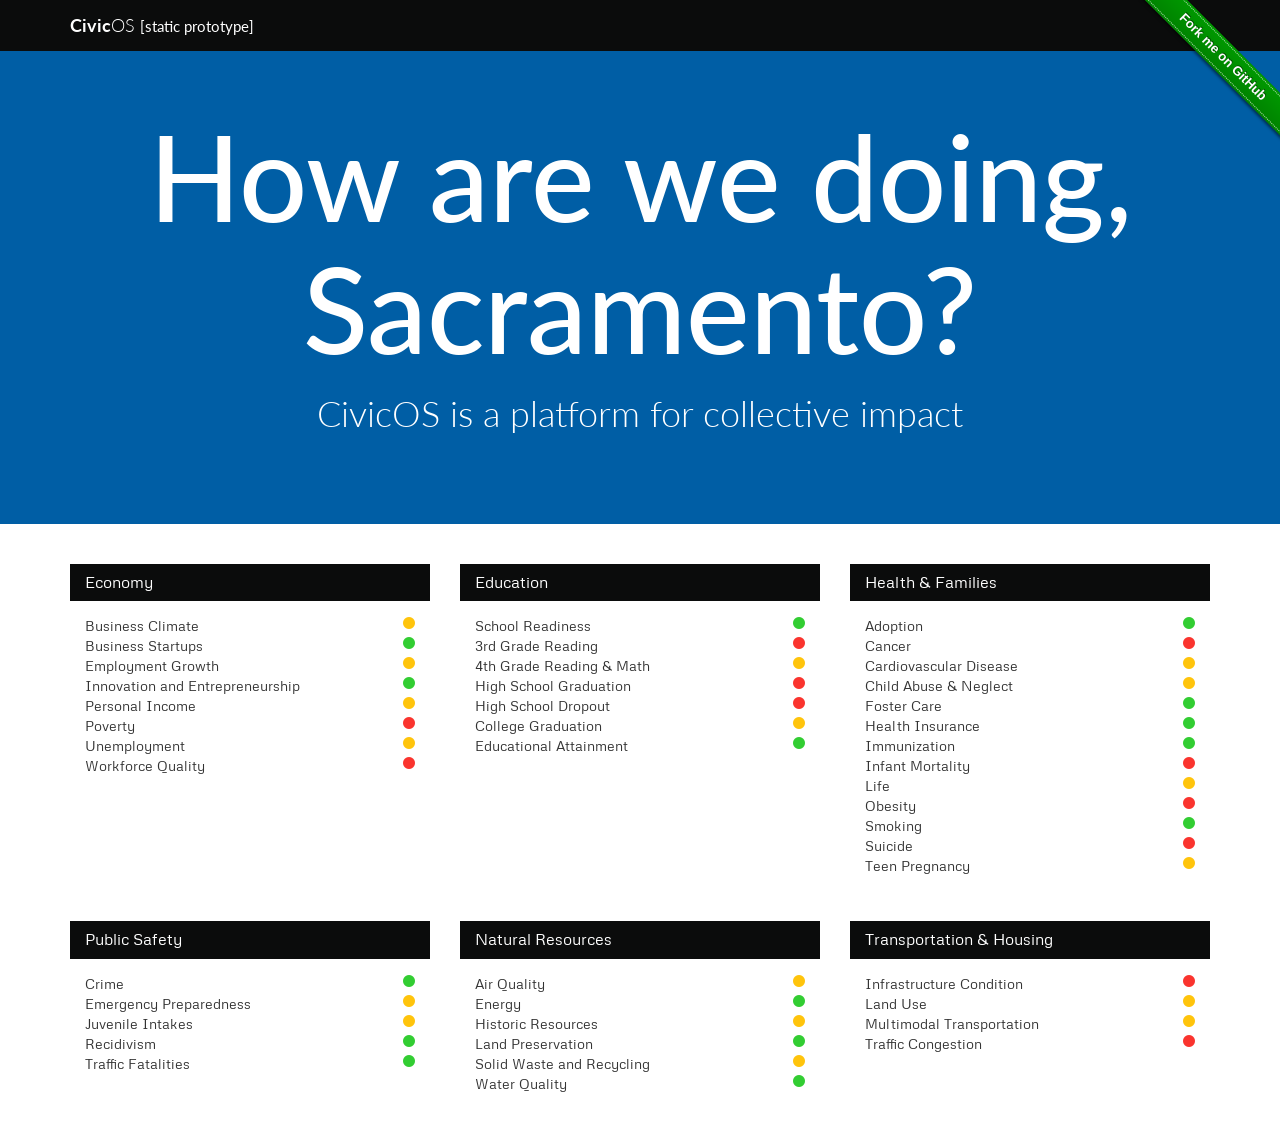
==== index.html @ 00db9ea1 "Add Highcharts assets" ====
<!DOCTYPE html>
<html lang="en">
  <head>
    <meta charset="utf-8">
    <meta http-equiv="X-UA-Compatible" content="IE=edge">
    <meta name="viewport" content="width=device-width, initial-scale=1">
    <meta name="description" content="CivicOS is a platform for collective impact.">
    <meta name="author" content="Public Innovation, Ash Roughani, Thomas Hopkins">
    <link rel="shortcut icon" href="assets/ico/favicon.ico">

    <title>CivicOS: a platform for collective impact</title>

    <!-- Bootstrap core CSS -->
    <link href="https://netdna.bootstrapcdn.com/bootstrap/3.1.1/css/bootstrap.min.css" rel="stylesheet">
    <!-- Custom styles -->
    <link href="css/custom.css" rel="stylesheet">
    <!-- Font Awesome -->
    <link href="https://netdna.bootstrapcdn.com/font-awesome/4.0.3/css/font-awesome.min.css" rel="stylesheet">

    <!-- GitHub ribbon -->
    <link href="css/gh-fork-ribbon.css" rel="stylesheet">
    <!--[if lt IE 9]>
        <link rel="stylesheet" href="gh-fork-ribbon.ie.css">
    <![endif]-->

    <!-- HTML5 shim and Respond.js IE8 support of HTML5 elements and media queries -->
    <!--[if lt IE 9]>
      <script src="https://oss.maxcdn.com/libs/html5shiv/3.7.0/html5shiv.js"></script>
      <script src="https://oss.maxcdn.com/libs/respond.js/1.4.2/respond.min.js"></script>
    <![endif]-->

    <!-- Google Analytics -->
    <script>
      (function(i,s,o,g,r,a,m){i['GoogleAnalyticsObject']=r;i[r]=i[r]||function(){
      (i[r].q=i[r].q||[]).push(arguments)},i[r].l=1*new Date();a=s.createElement(o),
      m=s.getElementsByTagName(o)[0];a.async=1;a.src=g;m.parentNode.insertBefore(a,m)
      })(window,document,'script','//www.google-analytics.com/analytics.js','ga');

      ga('create', 'UA-33882486-9', 'publicinnovation.org');
      ga('send', 'pageview');
    </script>
  </head>

  <body>

    <!-- Navbar -->
    <div class="navbar navbar-black navbar-fixed-top" role="navigation">
      <div class="container">
        <div class="navbar-header">
          <button type="button" class="navbar-toggle" data-toggle="collapse" data-target=".navbar-collapse">
            <span class="sr-only">Toggle navigation</span>
            <span class="icon-bar"></span>
            <span class="icon-bar"></span>
            <span class="icon-bar"></span>
          </button>
          <div class="navbar-brand"><strong>Civic</strong><span class="light">OS</span> <small>[static prototype]</small></div>
        </div>
        <!-- <div class="collapse navbar-collapse">
          <ul class="nav navbar-nav">
            <li class="active"><a href="#">Home</a></li>
            <li><a href="#about">About</a></li>
            <li><a href="#contact">Contact</a></li>
          </ul>
        </div><!--/.nav-collapse -->
      </div>
    </div><!-- /Navbar -->

    <!-- GitHub ribbon -->
    <div class="github-fork-ribbon-wrapper right">
      <div class="github-fork-ribbon">
          <a href="https://github.com/publicinnovation/civicos">Fork me on GitHub</a>
      </div>
    </div>

    <!-- Masthead -->
    <div class="home-masthead">
      <h1 id="fittext1">How are we doing, Sacramento?</h1>
      <h2 id="fittext2" class="light">CivicOS is a platform for collective impact</h2>
    </div>

    <!-- Container below masthead-->
    <div class="container">

      <!-- Indicators -->
      <div class="indicators">
      <!-- <h2 class="page-header">Quality of Life Indicators</h1> -->

        <!-- Row 1 indicators -->
        <div class="row">

          <!-- Economy -->
          <div class="col-sm-4">
            <div class="panel panel-black">
              <div class="panel-heading">
                <h3 class="panel-title">Economy</h3>
              </div>
              <div class="panel-body">
                <ul class="list-unstyled">
                  <li>Business Climate<i class="fa fa-circle fa-warning pull-right"></i></li>
                  <li>Business Startups<i class="fa fa-circle fa-success pull-right"></i></li>
                  <li>Employment Growth<i class="fa fa-circle fa-warning pull-right"></i></li>
                  <li>Innovation and Entrepreneurship<i class="fa fa-circle fa-success pull-right"></i></li>
                  <li>Personal Income<i class="fa fa-circle fa-warning pull-right"></i></li>
                  <li>Poverty<i class="fa fa-circle fa-danger pull-right"></i></li>
                  <li>Unemployment<i class="fa fa-circle fa-warning pull-right"></i></li>
                  <li>Workforce Quality<i class="fa fa-circle fa-danger pull-right"></i></li>
                </ul>
              </div>
            </div>
          </div>

          <!-- Education -->
          <div class="col-sm-4">
            <div class="panel panel-black">
              <div class="panel-heading">
                <h3 class="panel-title">Education</h3>
              </div>
              <div class="panel-body">
                <ul class="list-unstyled">
                  <li>School Readiness<i class="fa fa-circle fa-success pull-right"></i></li>
                  <li>3rd Grade Reading<i class="fa fa-circle fa-danger pull-right"></i></li>
                  <li>4th Grade Reading &amp; Math<i class="fa fa-circle fa-warning pull-right"></i></li>
                  <li>High School Graduation<i class="fa fa-circle fa-danger pull-right"></i></li>
                  <li>High School Dropout<i class="fa fa-circle fa-danger pull-right"></i></li>
                  <li>College Graduation<i class="fa fa-circle fa-warning pull-right"></i></li>
                  <li>Educational Attainment<i class="fa fa-circle fa-success pull-right"></i></li>
                </ul>
              </div>
            </div>
          </div>

          <!-- Health & Families -->
          <div class="col-sm-4">
            <div class="panel panel-black">
              <div class="panel-heading">
                <h3 class="panel-title">Health &amp; Families</h3>
              </div>
              <div class="panel-body">
                <ul class="list-unstyled">
                  <li>Adoption<i class="fa fa-circle fa-success pull-right"></i></li>
                  <li>Cancer<i class="fa fa-circle fa-danger pull-right"></i></li>
                  <li>Cardiovascular Disease<i class="fa fa-circle fa-warning pull-right"></i></li>
                  <li>Child Abuse &amp; Neglect<i class="fa fa-circle fa-warning pull-right"></i></li>
                  <li>Foster Care<i class="fa fa-circle fa-success pull-right"></i></li>
                  <li>Health Insurance<i class="fa fa-circle fa-success pull-right"></i></li>
                  <li>Immunization<i class="fa fa-circle fa-success pull-right"></i></li>
                  <li>Infant Mortality<i class="fa fa-circle fa-danger pull-right"></i></li>
                  <li>Life<i class="fa fa-circle fa-warning pull-right"></i></li>
                  <li>Obesity<i class="fa fa-circle fa-danger pull-right"></i></li>
                  <li>Smoking<i class="fa fa-circle fa-success pull-right"></i></li>
                  <li>Suicide<i class="fa fa-circle fa-danger pull-right"></i></li>
                  <li>Teen Pregnancy<i class="fa fa-circle fa-warning pull-right"></i></li>
                </ul>
              </div>
            </div>
          </div>

        </div><!-- /.row -->

        <!-- Row 2 indicators -->
        <div class="row">

          <!-- Public Safety -->
          <div class="col-sm-4">
            <div class="panel panel-black">
              <div class="panel-heading">
                <h3 class="panel-title">Public Safety</h3>
              </div>
              <div class="panel-body">
                <ul class="list-unstyled">
                  <li>Crime<i class="fa fa-circle fa-success pull-right"></i></li>
                  <li>Emergency Preparedness<i class="fa fa-circle fa-warning pull-right"></i></li>
                  <li>Juvenile Intakes<i class="fa fa-circle fa-warning pull-right"></i></li>
                  <li>Recidivism<i class="fa fa-circle fa-success pull-right"></i></li>
                  <li>Traffic Fatalities<i class="fa fa-circle fa-success pull-right"></i></li>
                </ul>
              </div>
            </div>
          </div>

          <!-- Natural Resources -->
          <div class="col-sm-4">
            <div class="panel panel-black">
              <div class="panel-heading">
                <h3 class="panel-title">Natural Resources</h3>
              </div>
              <div class="panel-body">
                <ul class="list-unstyled">
                  <li>Air Quality<i class="fa fa-circle fa-warning pull-right"></i></li>
                  <li>Energy<i class="fa fa-circle fa-success pull-right"></i></li>
                  <li>Historic Resources<i class="fa fa-circle fa-warning pull-right"></i></li>
                  <li>Land Preservation<i class="fa fa-circle fa-success pull-right"></i></li>
                  <li>Solid Waste and Recycling<i class="fa fa-circle fa-warning pull-right"></i></li>
                  <li>Water Quality<i class="fa fa-circle fa-success pull-right"></i></li>
                </ul>
              </div>
            </div>
          </div>

          <!-- Transporation & Housing -->
          <div class="col-sm-4">
            <div class="panel panel-black">
              <div class="panel-heading">
                <h3 class="panel-title">Transportation &amp; Housing</h3>
              </div>
              <div class="panel-body">
                <ul class="list-unstyled">
                  <li>Infrastructure Condition<i class="fa fa-circle fa-danger pull-right"></i></li>
                  <li>Land Use<i class="fa fa-circle fa-warning pull-right"></i></li>
                  <li>Multimodal Transportation<i class="fa fa-circle fa-warning pull-right"></i></li>
                  <li>Traffic Congestion<i class="fa fa-circle fa-danger pull-right"></i></li>
                </ul>
              </div>
            </div>
          </div>

        </div><!-- /.row -->

      </div><!-- /.indicators -->



    </div><!-- /.container -->

    <!-- Bootstrap core JavaScript
    ================================================== -->
    <!-- Placed at the end of the document so the pages load faster -->
    <script src="https://ajax.googleapis.com/ajax/libs/jquery/1.11.0/jquery.min.js"></script>
    <script src="https://netdna.bootstrapcdn.com/bootstrap/3.1.1/js/bootstrap.min.js"></script>

    <!-- FitText -->
    <script src="js/jquery.fittext.js"></script>
    <script type="text/javascript">
      $("#fittext1").fitText();
      $("#fittext2").fitText(2.2, { minFontSize: '0px', maxFontSize: '36px' });
    </script>
  </body>
</html>
---- css/custom.css ----
/* Typography */
@import url(http://fonts.googleapis.com/css?family=Lato:300,400,700|Metrophobic);
body {
	font-family: 'Lato', "Helvetica Neue", Helvetica, Arial, sans-serif;
}
p, .panel {
	font-family: 'Metrophobic', Helvetica, Arial, sans-serif;
}
.light {
	font-weight: 300;
}

/* Navbar */
.navbar-black {
	background-color: #0b0c0c;
	border-color: #0b0c0c;
}
.navbar-brand {
	color: #fff;
}
.navbar-fixed-top {
	position: absolute;
}

/* Homepage masthead */
body {
  padding-top: 50px;
}
.home-masthead {
  position: relative;
  padding: 40px 40px 80px 40px;
  text-align: center;
  background: #005ea5;
  color: #fff;
}

/* Indicators */
.indicators {
	padding-top: 40px;
}
.panel {
	border: 0px solid transparent;
	border-radius: 0px;
	-webkit-box-shadow: 0 0px 0px rgba(0,0,0,0);
	box-shadow: 0 0px 0px rgba(0,0,0,0);
}
.panel-heading {
	border-bottom: 0px solid transparent;
	border-top-right-radius: 0;
	border-top-left-radius: 0;
}
.panel-black {
	border-color: #0b0c0c;
}
.panel-black > .panel-heading {
	background-color: #0b0c0c;
	color: #fff;

}

/* Font Awesome colors */
.fa-success {
  color: #32cd32;
}
.fa-warning {
  color: #ffc40c;
}
.fa-danger {
  color: #fa342e;
}
---- css/gh-fork-ribbon.css ----
/* Left will inherit from right (so we don't need to duplicate code) */
.github-fork-ribbon {
  /* The right and left classes determine the side we attach our banner to */
  position: absolute;

  /* Add a bit of padding to give some substance outside the "stitching" */
  padding: 2px 0;

  /* Set the base colour */
  background-color: #090;

  /* Set a gradient: transparent black at the top to almost-transparent black at the bottom */
  background-image: -webkit-gradient(linear, left top, left bottom, from(rgba(0, 0, 0, 0)), to(rgba(0, 0, 0, 0.15)));
  background-image: -webkit-linear-gradient(top, rgba(0, 0, 0, 0), rgba(0, 0, 0, 0.15));
  background-image: -moz-linear-gradient(top, rgba(0, 0, 0, 0), rgba(0, 0, 0, 0.15));
  background-image: -ms-linear-gradient(top, rgba(0, 0, 0, 0), rgba(0, 0, 0, 0.15));
  background-image: -o-linear-gradient(top, rgba(0, 0, 0, 0), rgba(0, 0, 0, 0.15));
  background-image: linear-gradient(top, rgba(0, 0, 0, 0), rgba(0, 0, 0, 0.15));

  /* Add a drop shadow */
  -webkit-box-shadow: 0 2px 3px 0 rgba(0, 0, 0, 0.5);
  -moz-box-shadow: 0 2px 3px 0 rgba(0, 0, 0, 0.5);
  box-shadow: 0 2px 3px 0 rgba(0, 0, 0, 0.5);

  z-index: 9999;
  pointer-events: auto;
}

.github-fork-ribbon a,
.github-fork-ribbon a:hover {
  /* Set the font */
  font: 700 13px "Helvetica Neue", Helvetica, Arial, sans-serif;
  color: #fff;

  /* Set the text properties */
  text-decoration: none;
  text-shadow: 0 -1px rgba(0, 0, 0, 0.5);
  text-align: center;

  /* Set the geometry. If you fiddle with these you'll also need
     to tweak the top and right values in .github-fork-ribbon. */
  width: 200px;
  line-height: 20px;

  /* Set the layout properties */
  display: inline-block;
  padding: 2px 0;

  /* Add "stitching" effect */
  border-width: 1px 0;
  border-style: dotted;
  border-color: #fff;
  border-color: rgba(255, 255, 255, 0.7);
}

.github-fork-ribbon-wrapper {
  width: 150px;
  height: 150px;
  position: absolute;
  overflow: hidden;
  top: 0;
  z-index: 9999;
  pointer-events: none;
}

.github-fork-ribbon-wrapper.fixed {
  position: fixed;
}

.github-fork-ribbon-wrapper.left {
  left: 0;
}

.github-fork-ribbon-wrapper.right {
  right: 0;
}

.github-fork-ribbon-wrapper.left-bottom {
  position: fixed;
  top: inherit;
  bottom: 0;
  left: 0;
}

.github-fork-ribbon-wrapper.right-bottom {
  position: fixed;
  top: inherit;
  bottom: 0;
  right: 0;
}

.github-fork-ribbon-wrapper.right .github-fork-ribbon {
  top: 42px;
  right: -43px;

  -webkit-transform: rotate(45deg);
  -moz-transform: rotate(45deg);
  -ms-transform: rotate(45deg);
  -o-transform: rotate(45deg);
  transform: rotate(45deg);
}

.github-fork-ribbon-wrapper.left .github-fork-ribbon {
  top: 42px;
  left: -43px;

  -webkit-transform: rotate(-45deg);
  -moz-transform: rotate(-45deg);
  -ms-transform: rotate(-45deg);
  -o-transform: rotate(-45deg);
  transform: rotate(-45deg);
}


.github-fork-ribbon-wrapper.left-bottom .github-fork-ribbon {
  top: 80px;
  left: -43px;

  -webkit-transform: rotate(45deg);
  -moz-transform: rotate(45deg);
  -ms-transform: rotate(45deg);
  -o-transform: rotate(45deg);
  transform: rotate(45deg);
}

.github-fork-ribbon-wrapper.right-bottom .github-fork-ribbon {
  top: 80px;
  right: -43px;

  -webkit-transform: rotate(-45deg);
  -moz-transform: rotate(-45deg);
  -ms-transform: rotate(-45deg);
  -o-transform: rotate(-45deg);
  transform: rotate(-45deg);
}
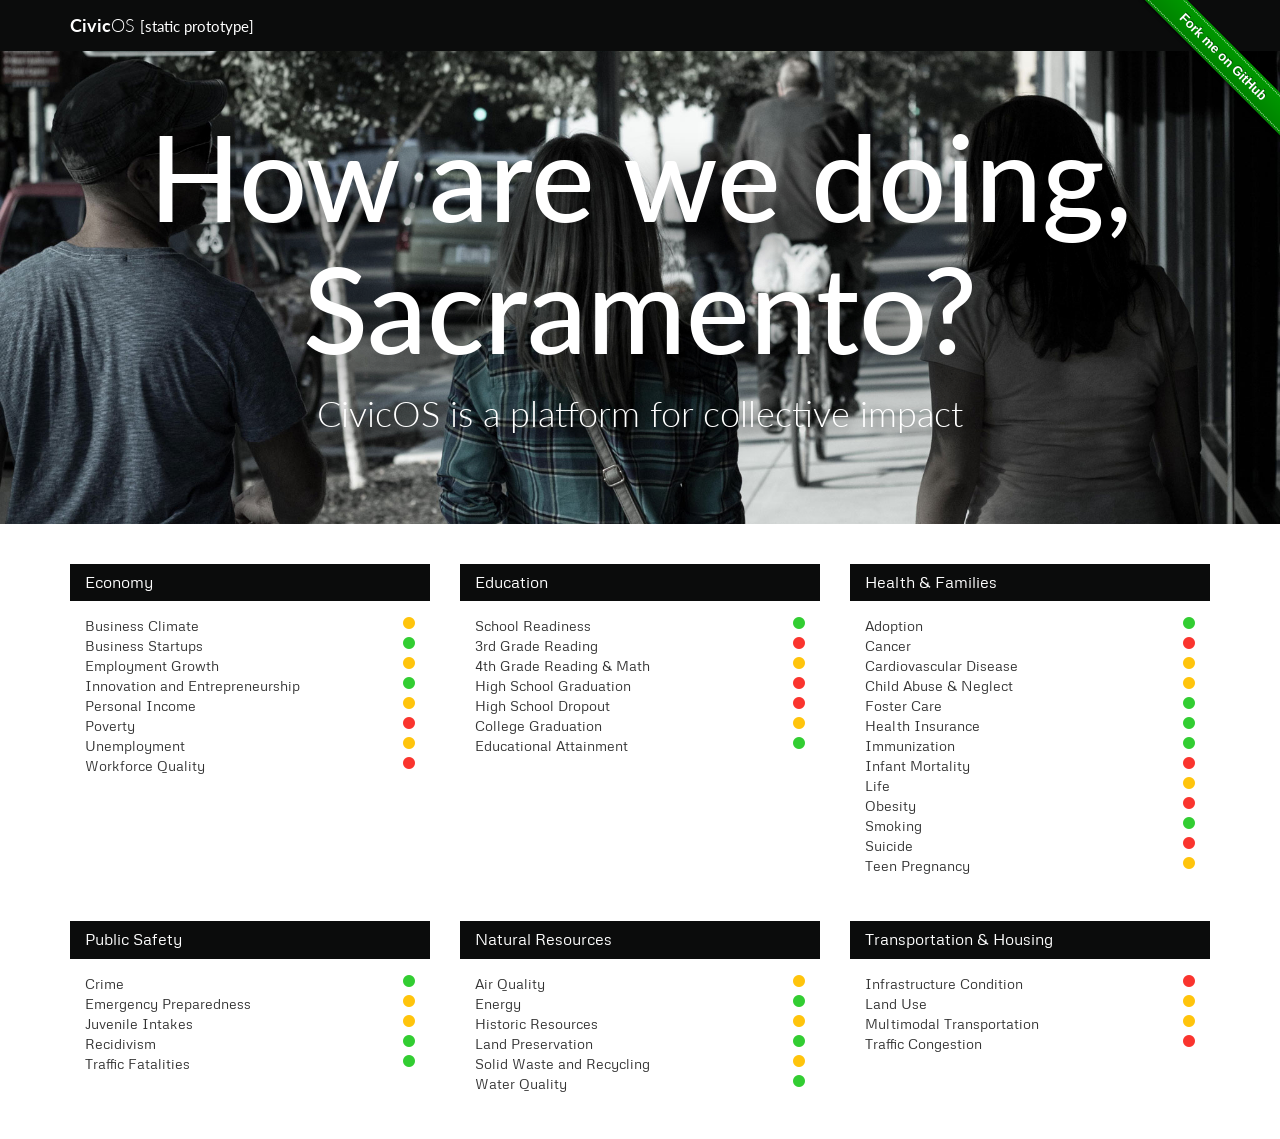
==== commit 263b0d9b: "Add masthead  image + drop shadow for text" ====
--- a/index.html
+++ b/index.html
@@ -74,8 +74,8 @@
 
     <!-- Masthead -->
     <div class="home-masthead">
-      <h1 id="fittext1">How are we doing, Sacramento?</h1>
-      <h2 id="fittext2" class="light">CivicOS is a platform for collective impact</h2>
+      <h1 id="fittext1" class="shadow">How are we doing, Sacramento?</h1>
+      <h2 id="fittext2" class="light shadow">CivicOS is a platform for collective impact</h2>
     </div>
 
     <!-- Container below masthead-->
--- a/css/custom.css
+++ b/css/custom.css
@@ -8,6 +8,9 @@
 }
 .light {
 	font-weight: 300;
+}
+.shadow {
+	text-shadow: black 0.2em 0.2em 0.4em;
 }
 
 /* Navbar */
@@ -32,6 +35,13 @@
   text-align: center;
   background: #005ea5;
   color: #fff;
+  background-image: url('../img/people.jpg');
+
+  display: table;
+  background-repeat: no-repeat;
+  background-size: cover;
+  background-position: center center;
+  width: 100%;
 }
 
 /* Indicators */
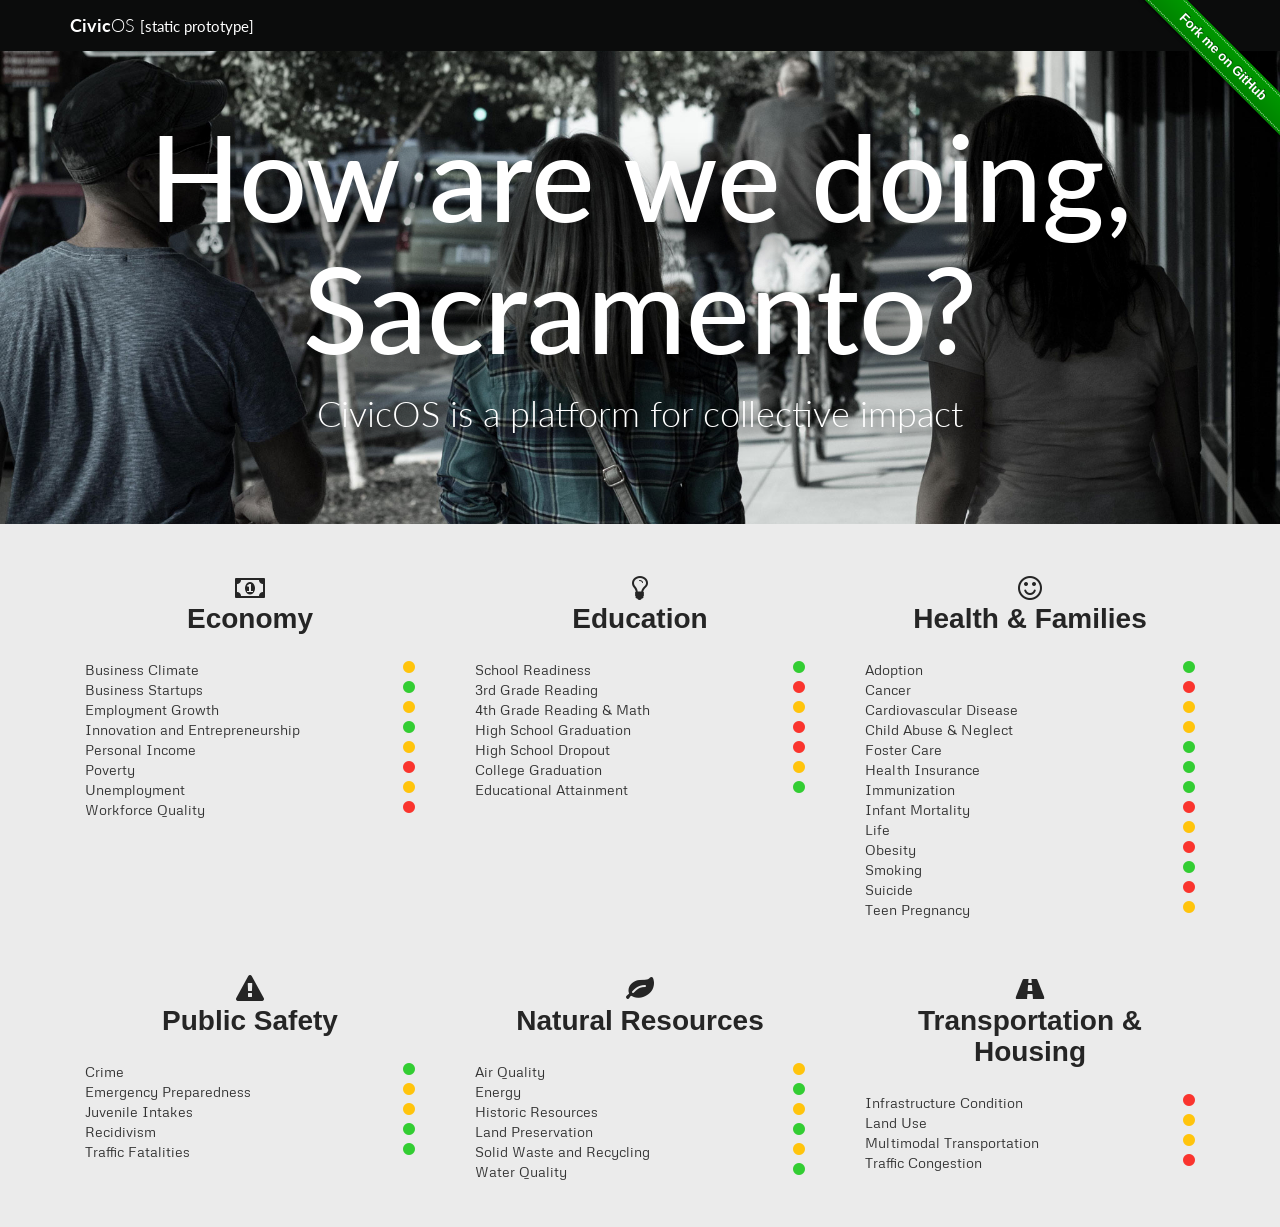
==== commit fa5d3356: "Add fa icons to indicators, background color" ====
--- a/index.html
+++ b/index.html
@@ -90,9 +90,9 @@
 
           <!-- Economy -->
           <div class="col-sm-4">
-            <div class="panel panel-black">
-              <div class="panel-heading">
-                <h3 class="panel-title">Economy</h3>
+            <div class="panel">
+              <div class="panel-heading text-center">
+                <h3 class="panel-title"><i class="fa fa-money lg-icon"></i><br>Economy</h3>
               </div>
               <div class="panel-body">
                 <ul class="list-unstyled">
@@ -111,9 +111,9 @@
 
           <!-- Education -->
           <div class="col-sm-4">
-            <div class="panel panel-black">
-              <div class="panel-heading">
-                <h3 class="panel-title">Education</h3>
+            <div class="panel">
+              <div class="panel-heading text-center">
+                <h3 class="panel-title"><i class="fa fa-lightbulb-o lg-icon"></i><br>Education</h3>
               </div>
               <div class="panel-body">
                 <ul class="list-unstyled">
@@ -131,9 +131,9 @@
 
           <!-- Health & Families -->
           <div class="col-sm-4">
-            <div class="panel panel-black">
-              <div class="panel-heading">
-                <h3 class="panel-title">Health &amp; Families</h3>
+            <div class="panel">
+              <div class="panel-heading text-center">
+                <h3 class="panel-title"><i class="fa fa-smile-o lg-icon"></i><br>Health &amp; Families</h3>
               </div>
               <div class="panel-body">
                 <ul class="list-unstyled">
@@ -162,9 +162,9 @@
 
           <!-- Public Safety -->
           <div class="col-sm-4">
-            <div class="panel panel-black">
-              <div class="panel-heading">
-                <h3 class="panel-title">Public Safety</h3>
+            <div class="panel">
+              <div class="panel-heading text-center">
+                <h3 class="panel-title"><i class="fa fa-exclamation-triangle lg-icon"></i><br>Public Safety</h3>
               </div>
               <div class="panel-body">
                 <ul class="list-unstyled">
@@ -180,9 +180,9 @@
 
           <!-- Natural Resources -->
           <div class="col-sm-4">
-            <div class="panel panel-black">
-              <div class="panel-heading">
-                <h3 class="panel-title">Natural Resources</h3>
+            <div class="panel">
+              <div class="panel-heading text-center">
+                <h3 class="panel-title"><i class="fa fa-leaf lg-icon"></i><br>Natural Resources</h3>
               </div>
               <div class="panel-body">
                 <ul class="list-unstyled">
@@ -199,9 +199,9 @@
 
           <!-- Transporation & Housing -->
           <div class="col-sm-4">
-            <div class="panel panel-black">
-              <div class="panel-heading">
-                <h3 class="panel-title">Transportation &amp; Housing</h3>
+            <div class="panel">
+              <div class="panel-heading text-center">
+                <h3 class="panel-title"><i class="fa fa-road lg-icon"></i><br>Transportation &amp; Housing</h3>
               </div>
               <div class="panel-body">
                 <ul class="list-unstyled">
--- a/css/custom.css
+++ b/css/custom.css
@@ -5,6 +5,12 @@
 }
 p, .panel {
 	font-family: 'Metrophobic', Helvetica, Arial, sans-serif;
+}
+.panel-title {
+	font-family: 'Lato', "Helvetica Neue", Helvetica, Arial, sans-serif;
+	font-size: 28px;
+	font-weight: 800;
+	color: #252525;
 }
 .light {
 	font-weight: 300;
@@ -23,6 +29,11 @@
 }
 .navbar-fixed-top {
 	position: absolute;
+}
+
+/* Background color */
+body, .panel {
+  background-color: #ebebeb;
 }
 
 /* Homepage masthead */
@@ -59,13 +70,8 @@
 	border-top-right-radius: 0;
 	border-top-left-radius: 0;
 }
-.panel-black {
-	border-color: #0b0c0c;
-}
-.panel-black > .panel-heading {
-	background-color: #0b0c0c;
-	color: #fff;
-
+.lg-icon {
+	font-size: 120px;
 }
 
 /* Font Awesome colors */
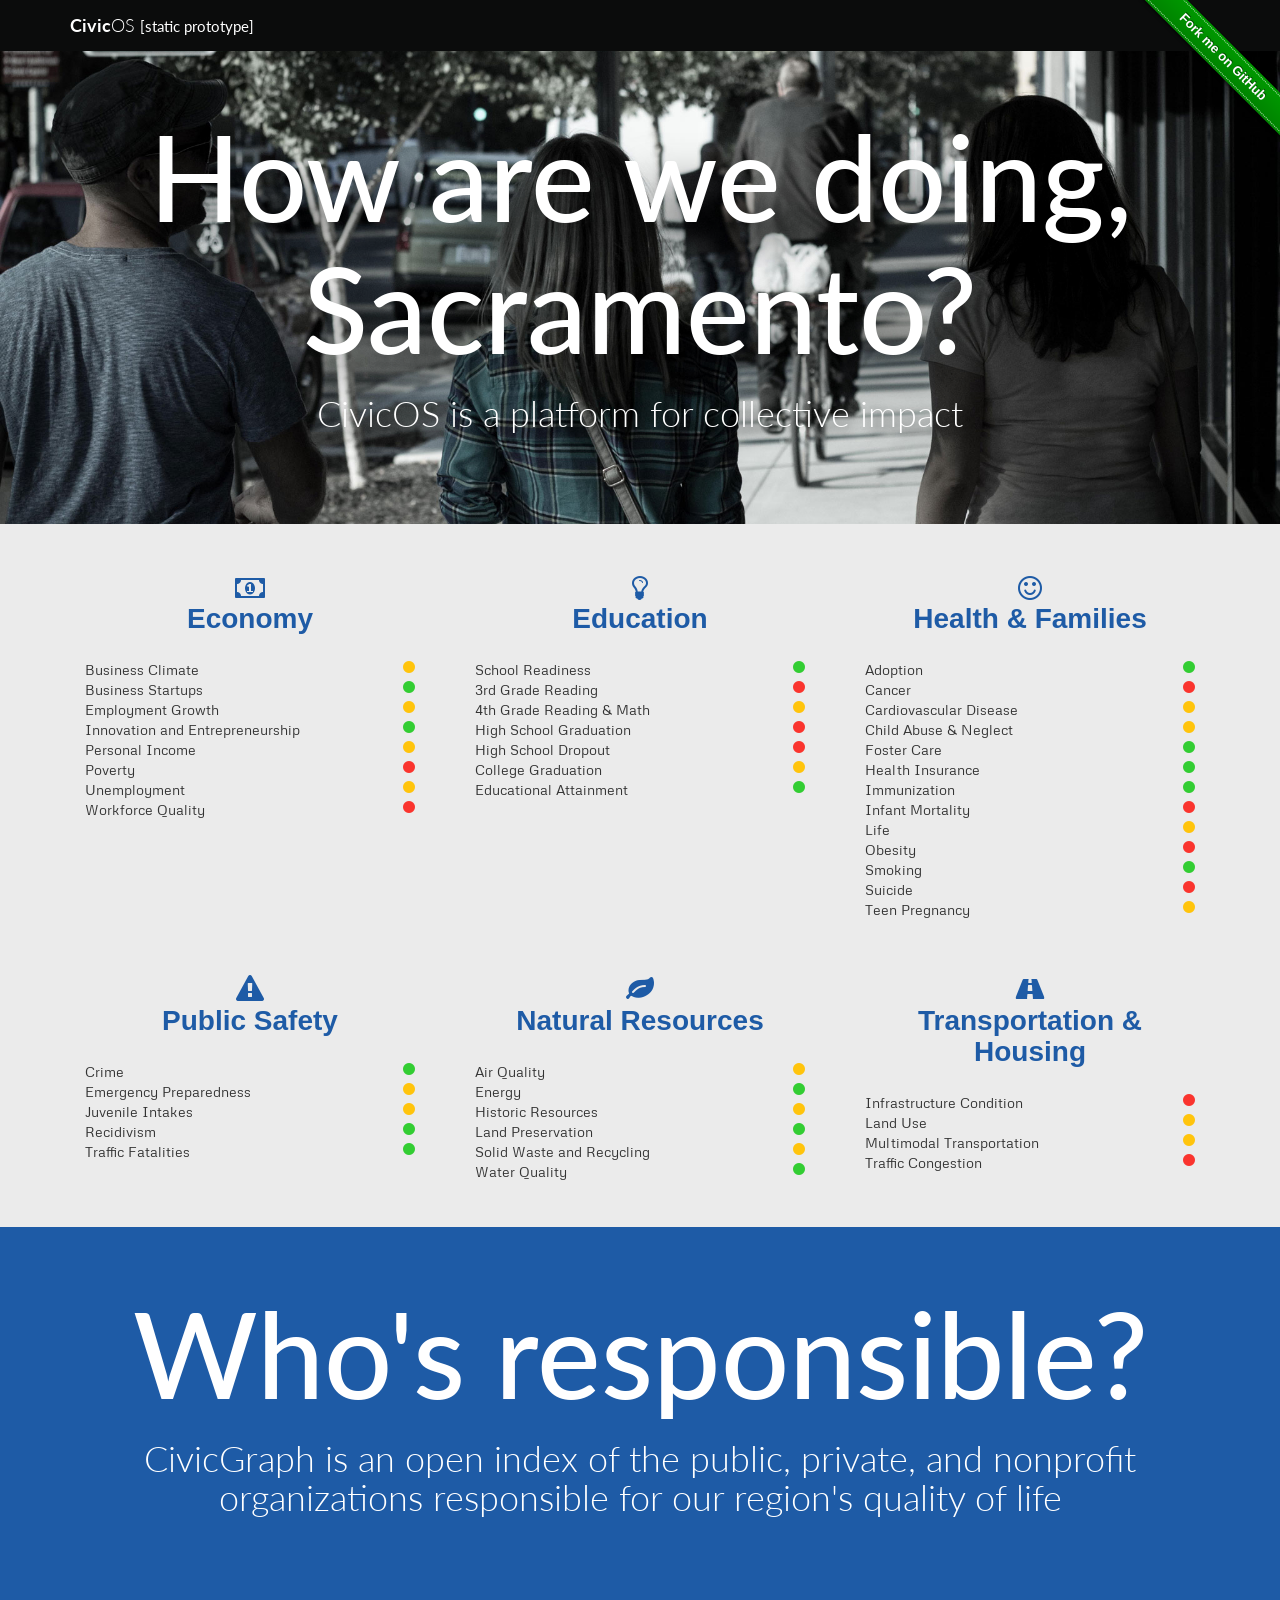
==== commit 18243008: "Add masthead2" ====
--- a/index.html
+++ b/index.html
@@ -222,6 +222,17 @@
 
     </div><!-- /.container -->
 
+    <!-- Masthead2 -->
+    <div class="home-masthead2">
+      <h1 id="fittext3">Who's responsible?</h1>
+      <h2 id="fittext4" class="light">CivicGraph is an open index of the public, private, and nonprofit organizations responsible for our region's quality of life</h2>
+    </div>
+
+    <!-- Container below masthead2 -->
+    <div class="container">
+      
+    </div><!-- /.container -->
+
     <!-- Bootstrap core JavaScript
     ================================================== -->
     <!-- Placed at the end of the document so the pages load faster -->
@@ -233,6 +244,8 @@
     <script type="text/javascript">
       $("#fittext1").fitText();
       $("#fittext2").fitText(2.2, { minFontSize: '0px', maxFontSize: '36px' });
+      $("#fittext3").fitText();
+      $("#fittext4").fitText(2.2, { minFontSize: '0px', maxFontSize: '36px' });
     </script>
   </body>
 </html>
--- a/css/custom.css
+++ b/css/custom.css
@@ -10,7 +10,7 @@
 	font-family: 'Lato', "Helvetica Neue", Helvetica, Arial, sans-serif;
 	font-size: 28px;
 	font-weight: 800;
-	color: #252525;
+	color: #1E5BA6;
 }
 .light {
 	font-weight: 300;
@@ -22,6 +22,10 @@
 /* Navbar */
 .navbar-black {
 	background-color: #0b0c0c;
+	border-color: #0b0c0c;
+}
+.navbar-blue {
+	background-color: #1E5BA6;
 	border-color: #0b0c0c;
 }
 .navbar-brand {
@@ -44,7 +48,6 @@
   position: relative;
   padding: 40px 40px 80px 40px;
   text-align: center;
-  background: #005ea5;
   color: #fff;
   background-image: url('../img/people.jpg');
 
@@ -54,6 +57,16 @@
   background-position: center center;
   width: 100%;
 }
+
+/* Masthead2 */
+.home-masthead2 {
+  position: relative;
+  padding: 40px 15px;
+  padding: 40px 40px 80px 40px;
+  text-align: center;
+  background: #1E5BA6;
+  color: #fff;
+ }
 
 /* Indicators */
 .indicators {
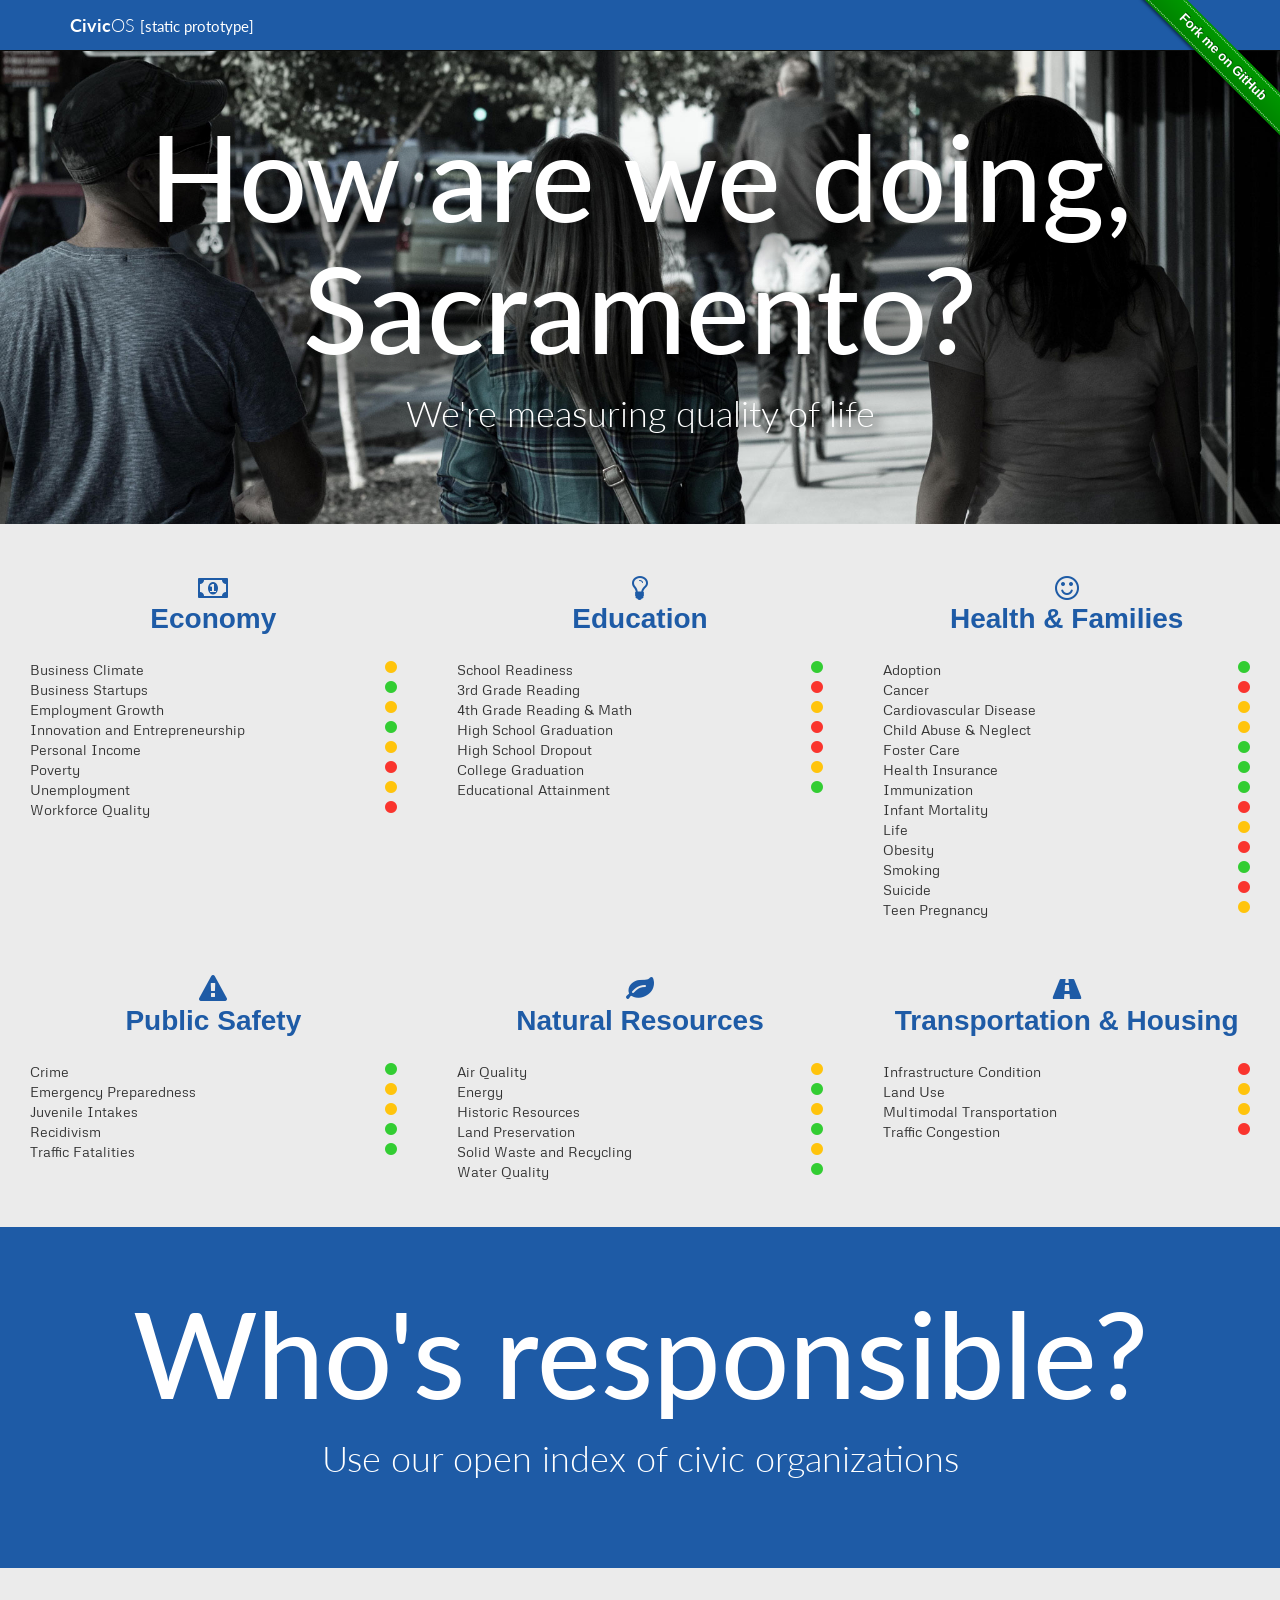
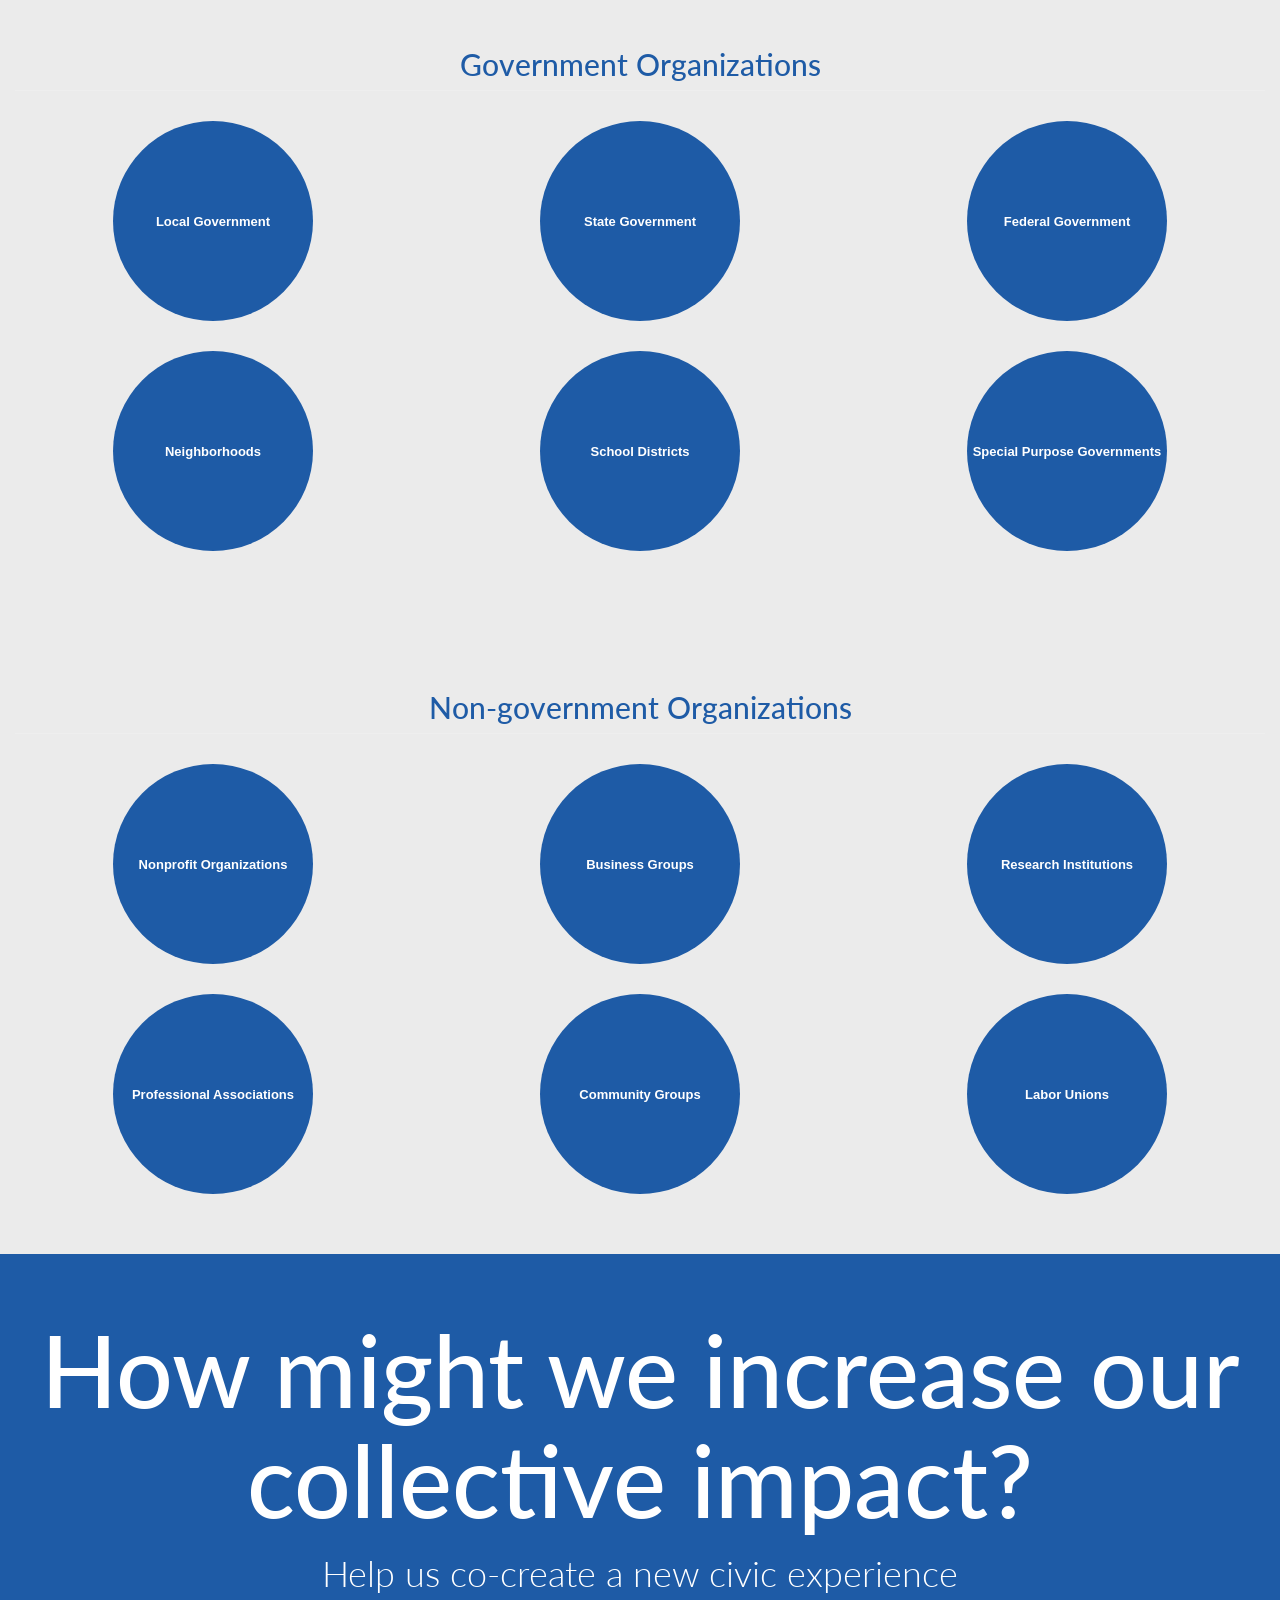
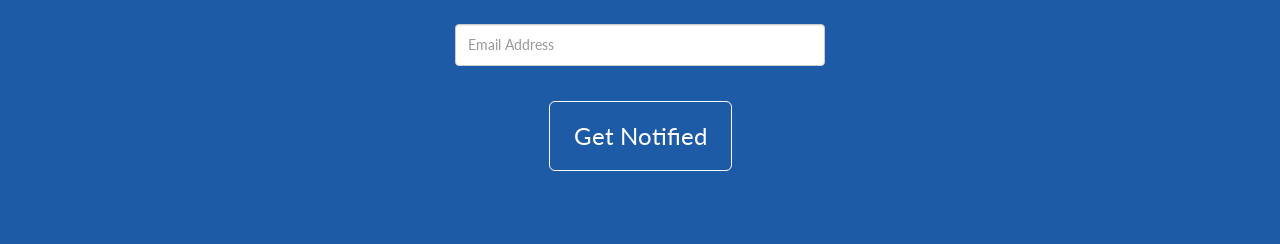
==== commit c7734ff0: "Add organization and collective impact sections" ====
--- a/index.html
+++ b/index.html
@@ -44,7 +44,7 @@
   <body>
 
     <!-- Navbar -->
-    <div class="navbar navbar-black navbar-fixed-top" role="navigation">
+    <div class="navbar navbar-blue navbar-fixed-top" role="navigation">
       <div class="container">
         <div class="navbar-header">
           <button type="button" class="navbar-toggle" data-toggle="collapse" data-target=".navbar-collapse">
@@ -75,11 +75,11 @@
     <!-- Masthead -->
     <div class="home-masthead">
       <h1 id="fittext1" class="shadow">How are we doing, Sacramento?</h1>
-      <h2 id="fittext2" class="light shadow">CivicOS is a platform for collective impact</h2>
+      <h2 id="fittext2" class="light shadow">We're measuring quality of life</h2>
     </div>
 
     <!-- Container below masthead-->
-    <div class="container">
+    <div class="container-fluid">
 
       <!-- Indicators -->
       <div class="indicators">
@@ -218,20 +218,109 @@
 
       </div><!-- /.indicators -->
 
-
-
     </div><!-- /.container -->
 
     <!-- Masthead2 -->
     <div class="home-masthead2">
       <h1 id="fittext3">Who's responsible?</h1>
-      <h2 id="fittext4" class="light">CivicGraph is an open index of the public, private, and nonprofit organizations responsible for our region's quality of life</h2>
+      <h2 id="fittext4" class="light">Use our open index of civic organizations</h2>
     </div>
 
     <!-- Container below masthead2 -->
-    <div class="container">
+    <div class="container-fluid">
+
+      <!-- Government Organizations -->
+      <div class="organizations">
+
+        <h2 class="page-header text-center">Government Organizations</h1>
       
+        <!-- Row 1 organizations -->
+        <div class="row">
+          <div class="col-sm-4">
+            <img class="img-circle img-org img-responsive center-block" data-src="holder.js/200x200/#1E5BA6:#fff/text:Local Government">
+          </div>
+          <div class="col-sm-4">
+            <img class="img-circle img-org img-responsive center-block" data-src="holder.js/200x200/#1E5BA6:#fff/text:State Government">
+          </div>
+          <div class="col-sm-4 ">
+            <img class="img-circle img-org img-responsive center-block" data-src="holder.js/200x200/#1E5BA6:#fff/text:Federal Government">
+          </div>
+        </div><!-- /.row -->
+
+        <!-- Row 2 organizations -->
+        <div class="row">
+          <div class="col-sm-4 ">
+            <img class="img-circle img-org img-responsive center-block" data-src="holder.js/200x200/#1E5BA6:#fff/text:Neighborhoods">
+          </div>
+          <div class="col-sm-4">
+            <img class="img-circle img-org img-responsive center-block" data-src="holder.js/200x200/#1E5BA6:#fff/text:School Districts">
+          </div>
+          <div class="col-sm-4">
+            <img class="img-circle img-org img-responsive center-block" data-src="holder.js/200x200/#1E5BA6:#fff/text:Special Purpose Governments">
+          </div>
+        </div><!-- /.row -->
+
+      </div><!-- /.organizations -->
+
+      <!-- Non-government Organizations -->
+      <div class="organizations">
+
+        <h2 class="page-header text-center">Non-government Organizations</h1>
+      
+        <!-- Row 1 organizations -->
+        <div class="row">
+          <div class="col-sm-4">
+            <img class="img-circle img-org img-responsive center-block" data-src="holder.js/200x200/#1E5BA6:#fff/text:Nonprofit Organizations">
+          </div>
+          <div class="col-sm-4">
+            <img class="img-circle img-org img-responsive center-block" data-src="holder.js/200x200/#1E5BA6:#fff/text:Business Groups">
+          </div>
+          <div class="col-sm-4 ">
+            <img class="img-circle img-org img-responsive center-block" data-src="holder.js/200x200/#1E5BA6:#fff/text:Research Institutions">
+          </div>
+        </div><!-- /.row -->
+
+        <!-- Row 2 organizations -->
+        <div class="row">
+          <div class="col-sm-4 ">
+            <img class="img-circle img-org img-responsive center-block" data-src="holder.js/200x200/#1E5BA6:#fff/text:Professional Associations">
+          </div>
+          <div class="col-sm-4">
+            <img class="img-circle img-org img-responsive center-block" data-src="holder.js/200x200/#1E5BA6:#fff/text:Community Groups">
+          </div>
+          <div class="col-sm-4">
+            <img class="img-circle img-org img-responsive center-block" data-src="holder.js/200x200/#1E5BA6:#fff/text:Labor Unions">
+          </div>
+        </div><!-- /.row -->
+
+      </div><!-- /.organizations -->
+
     </div><!-- /.container -->
+
+      <!-- Masthead3 -->
+      <div class="home-masthead3">
+        <h1 id="fittext5">How might we increase our collective impact?</h1>
+        <h2 id="fittext6" class="light">Help us co-create a new civic experience</h2>
+
+        <div class="col-sm-4 col-sm-offset-4">
+          <div class="email_signup">
+            <form action="http://publicinnovation.us6.list-manage2.com/subscribe/post?u=1ece0430bfb86eaa2e133e651&amp;id=c8d8bd6155" method="post" class="mc-embedded-subscribe-form" name="mc-embedded-subscribe-form" class="validate" target="_blank" novalidate="">
+              <div class="form-group">
+                <input class="form-control" id="mce-EMAIL" name="EMAIL" placeholder="Email Address" type="email" value="">
+              </div>
+              <div class="form-group" id="mce-responses">
+                <div class="response" id="mce-error-response" style="display:none"></div>
+                <div class="response" id="mce-success-response" style="display:none"></div>
+              </div>
+              <div class="form-group">
+                <input class="btn btn-outline btn-outline-inverse btn-lg" id="mc-embedded-subscribe" name="subscribe" type="submit" value="Get Notified">
+              </div>
+            </form>
+          </div><!-- /.mc_embed_signup -->
+        </div><!-- /.col -->
+
+      </div><!-- /.masthead3 -->
+
 
     <!-- Bootstrap core JavaScript
     ================================================== -->
@@ -246,6 +335,11 @@
       $("#fittext2").fitText(2.2, { minFontSize: '0px', maxFontSize: '36px' });
       $("#fittext3").fitText();
       $("#fittext4").fitText(2.2, { minFontSize: '0px', maxFontSize: '36px' });
+      $("#fittext5").fitText(1.2);
+      $("#fittext6").fitText(2.2, { minFontSize: '0px', maxFontSize: '36px' });
     </script>
+
+    <!-- Holder -->
+    <script src="js/holder.js"></script>
   </body>
 </html>
--- a/css/custom.css
+++ b/css/custom.css
@@ -16,7 +16,10 @@
 	font-weight: 300;
 }
 .shadow {
-	text-shadow: black 0.2em 0.2em 0.4em;
+	text-shadow: black 0.2em 0.2em 0.3em;
+}
+.page-header {
+  color: #1E5BA6;
 }
 
 /* Navbar */
@@ -35,15 +38,15 @@
 	position: absolute;
 }
 
-/* Background color */
+/* Body */
 body, .panel {
   background-color: #ebebeb;
 }
-
-/* Homepage masthead */
 body {
   padding-top: 50px;
 }
+
+/* Indicators */
 .home-masthead {
   position: relative;
   padding: 40px 40px 80px 40px;
@@ -57,18 +60,6 @@
   background-position: center center;
   width: 100%;
 }
-
-/* Masthead2 */
-.home-masthead2 {
-  position: relative;
-  padding: 40px 15px;
-  padding: 40px 40px 80px 40px;
-  text-align: center;
-  background: #1E5BA6;
-  color: #fff;
- }
-
-/* Indicators */
 .indicators {
 	padding-top: 40px;
 }
@@ -86,8 +77,6 @@
 .lg-icon {
 	font-size: 120px;
 }
-
-/* Font Awesome colors */
 .fa-success {
   color: #32cd32;
 }
@@ -98,3 +87,58 @@
   color: #fa342e;
 }
 
+/* Organizations */
+.home-masthead2 {
+  position: relative;
+  padding: 40px 15px;
+  padding: 40px 40px 80px 40px;
+  text-align: center;
+  background: #1E5BA6;
+  color: #fff;
+ }
+.organizations {
+	padding-top: 40px;
+	padding-bottom: 40px;
+}
+.img-org {
+  margin-top: 10px;
+  margin-bottom: 20px;
+}
+
+/* Get Inovlved */
+.home-masthead3 {
+  position: relative;
+  padding: 40px 40px 240px 40px;
+  text-align: center;
+  background: #1E5BA6;
+  color: #fff;
+ }
+.get-involved {
+	padding-bottom: 40px;
+}
+.email_signup .form-control {
+  font-size: inherit;
+  height: 42px;
+}
+.email_signup {
+  margin-top: 20px;
+}
+.btn-outline {
+  margin-top: 20px;
+  margin-bottom: 20px;
+  padding: 18px 24px;
+  font-size: 24px;
+}
+.btn-outline-inverse {
+  color: #FFFFFF;
+  background-color: transparent;
+  border-color: #FFFFFF
+}
+.btn-outline-inverse:hover,
+.btn-outline-inverse:focus,
+.btn-outline-inverse:active {
+  color: #1E5BA6;
+  text-shadow: none;
+  background-color: #fff;
+  border-color: #fff;
+}
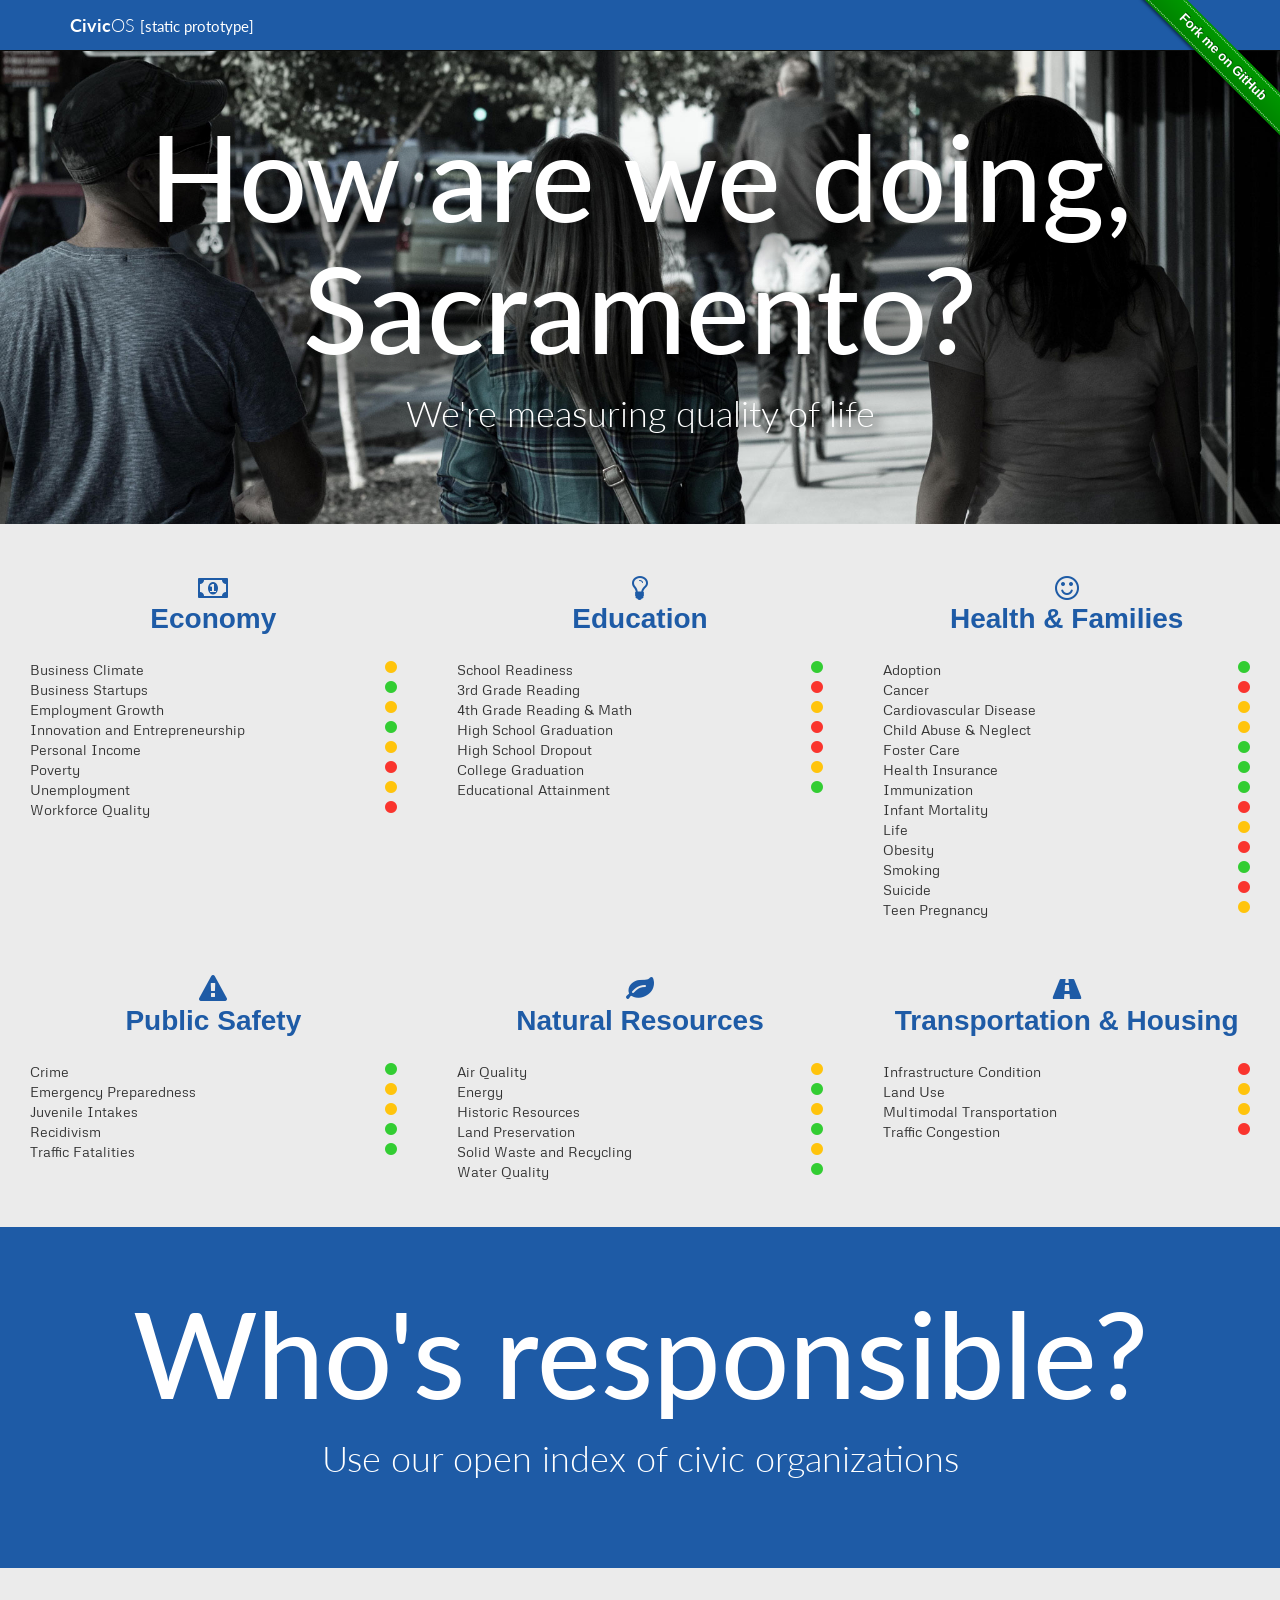
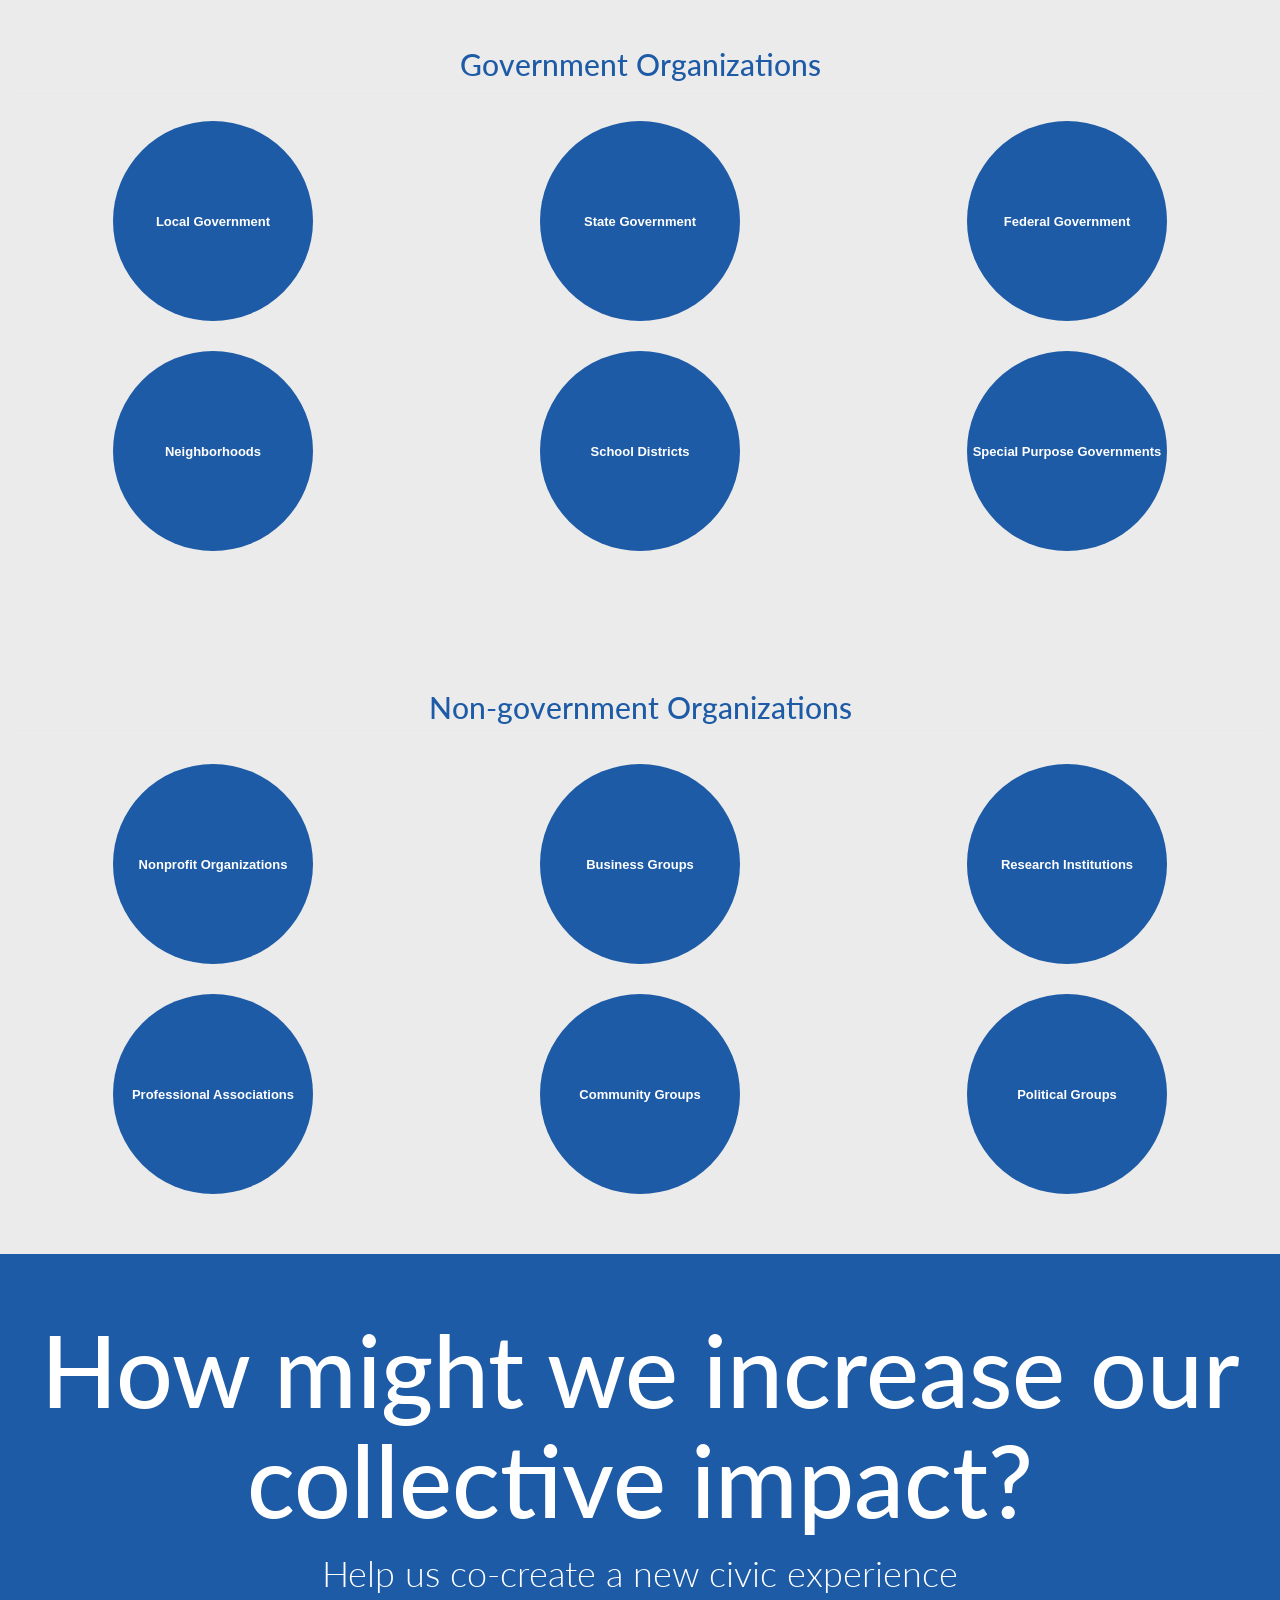
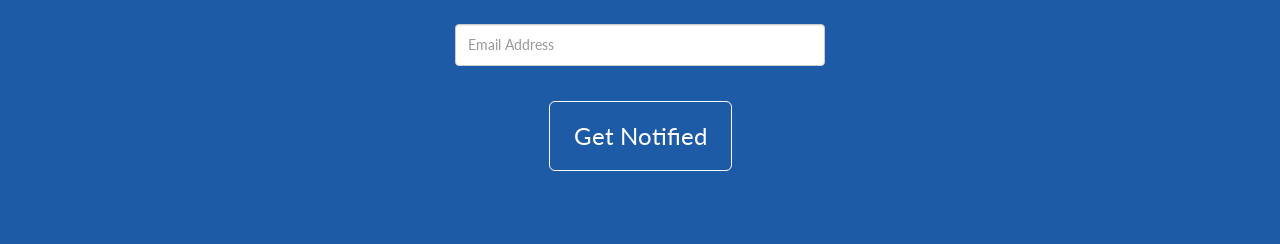
==== commit 6e9538c4: "Fix political correctness" ====
--- a/index.html
+++ b/index.html
@@ -289,7 +289,7 @@
             <img class="img-circle img-org img-responsive center-block" data-src="holder.js/200x200/#1E5BA6:#fff/text:Community Groups">
           </div>
           <div class="col-sm-4">
-            <img class="img-circle img-org img-responsive center-block" data-src="holder.js/200x200/#1E5BA6:#fff/text:Labor Unions">
+            <img class="img-circle img-org img-responsive center-block" data-src="holder.js/200x200/#1E5BA6:#fff/text:Political Groups">
           </div>
         </div><!-- /.row -->
 
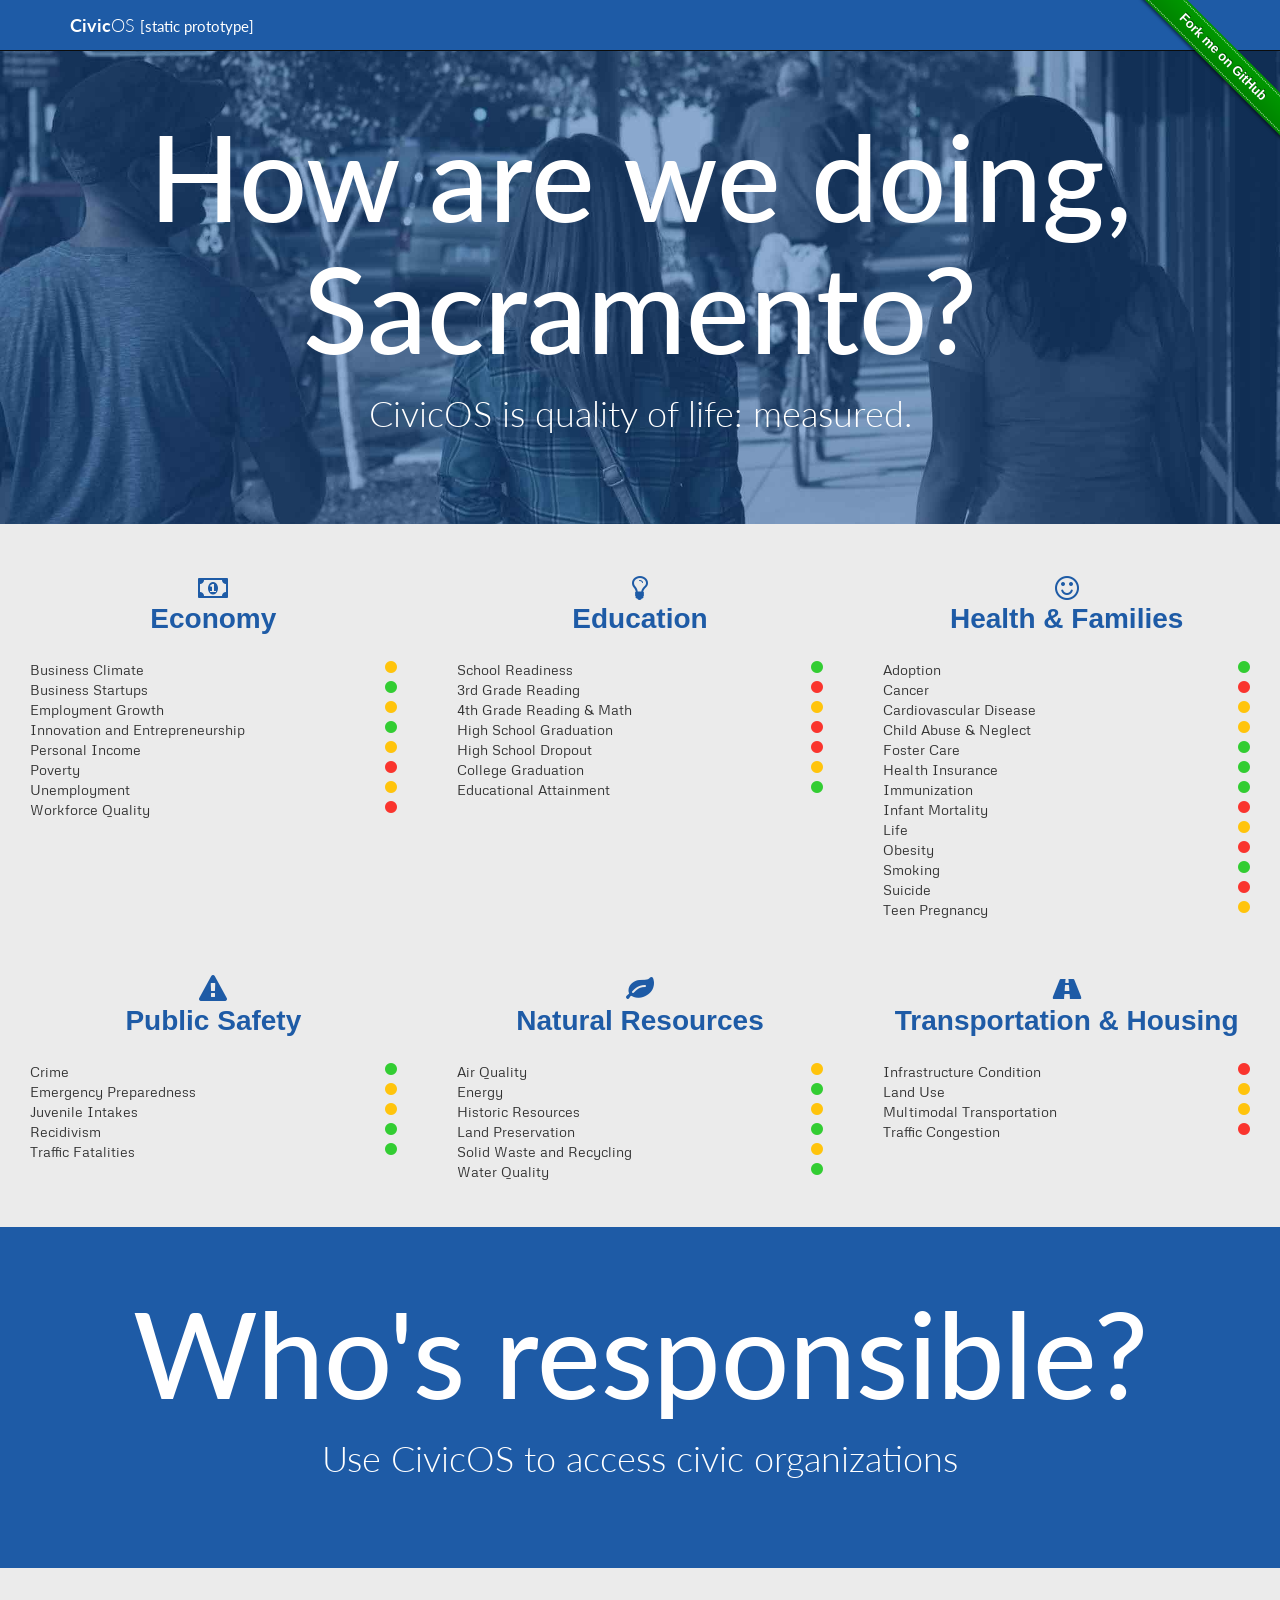
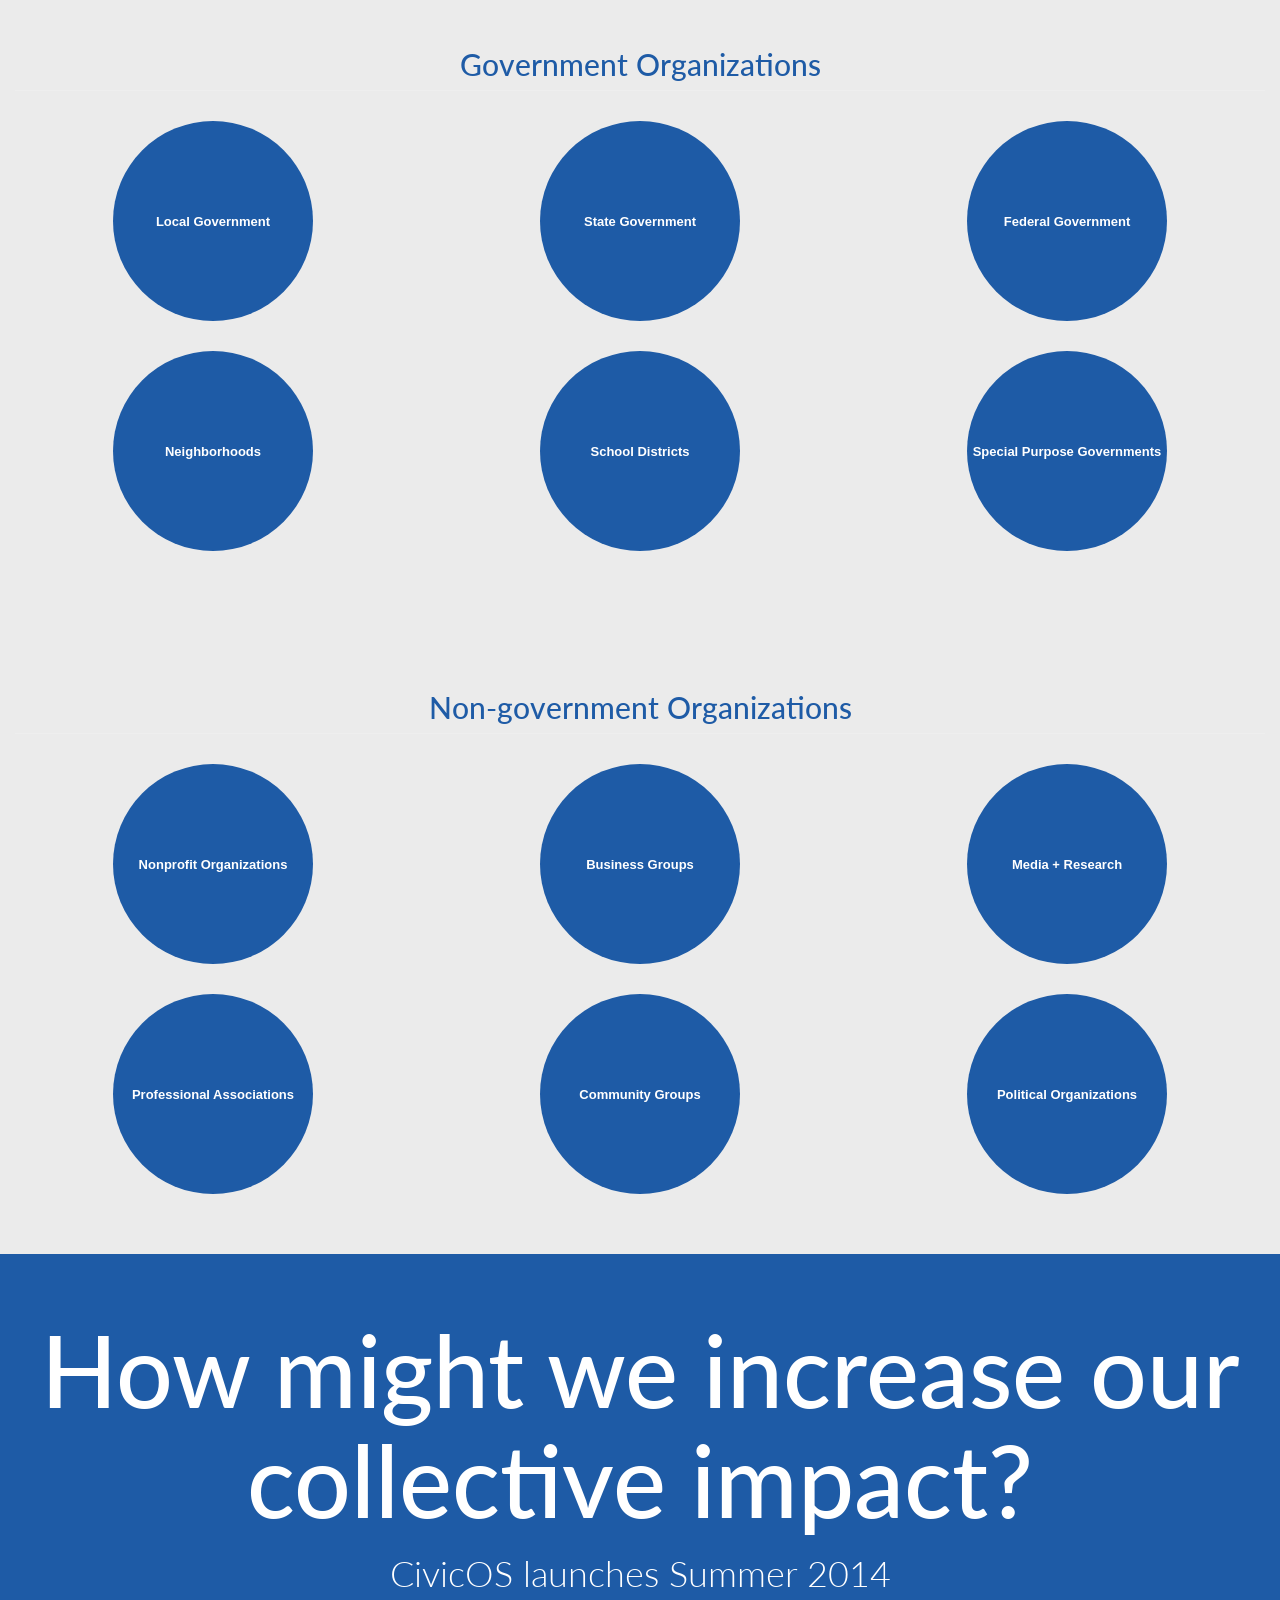
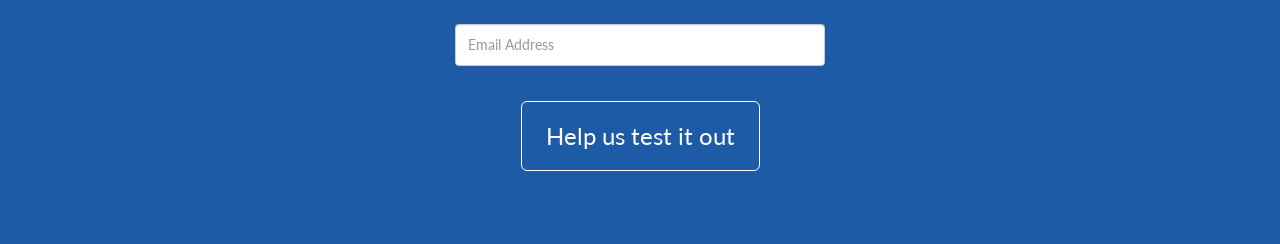
==== commit 34d5ee17: "Add blue image, wordsmith copy" ====
--- a/index.html
+++ b/index.html
@@ -74,8 +74,8 @@
 
     <!-- Masthead -->
     <div class="home-masthead">
-      <h1 id="fittext1" class="shadow">How are we doing, Sacramento?</h1>
-      <h2 id="fittext2" class="light shadow">We're measuring quality of life</h2>
+      <h1 id="fittext1">How are we doing, Sacramento?</h1>
+      <h2 id="fittext2" class="light">CivicOS is quality of life: measured.</h2>
     </div>
 
     <!-- Container below masthead-->
@@ -223,7 +223,7 @@
     <!-- Masthead2 -->
     <div class="home-masthead2">
       <h1 id="fittext3">Who's responsible?</h1>
-      <h2 id="fittext4" class="light">Use our open index of civic organizations</h2>
+      <h2 id="fittext4" class="light">Use CivicOS to access civic organizations</h2>
     </div>
 
     <!-- Container below masthead2 -->
@@ -276,7 +276,7 @@
             <img class="img-circle img-org img-responsive center-block" data-src="holder.js/200x200/#1E5BA6:#fff/text:Business Groups">
           </div>
           <div class="col-sm-4 ">
-            <img class="img-circle img-org img-responsive center-block" data-src="holder.js/200x200/#1E5BA6:#fff/text:Research Institutions">
+            <img class="img-circle img-org img-responsive center-block" data-src="holder.js/200x200/#1E5BA6:#fff/text:Media + Research">
           </div>
         </div><!-- /.row -->
 
@@ -289,7 +289,7 @@
             <img class="img-circle img-org img-responsive center-block" data-src="holder.js/200x200/#1E5BA6:#fff/text:Community Groups">
           </div>
           <div class="col-sm-4">
-            <img class="img-circle img-org img-responsive center-block" data-src="holder.js/200x200/#1E5BA6:#fff/text:Political Groups">
+            <img class="img-circle img-org img-responsive center-block" data-src="holder.js/200x200/#1E5BA6:#fff/text:Political Organizations">
           </div>
         </div><!-- /.row -->
 
@@ -300,7 +300,7 @@
       <!-- Masthead3 -->
       <div class="home-masthead3">
         <h1 id="fittext5">How might we increase our collective impact?</h1>
-        <h2 id="fittext6" class="light">Help us co-create a new civic experience</h2>
+        <h2 id="fittext6" class="light">CivicOS launches Summer 2014</h2>
 
         <div class="col-sm-4 col-sm-offset-4">
           <div class="email_signup">
@@ -313,7 +313,7 @@
                 <div class="response" id="mce-success-response" style="display:none"></div>
               </div>
               <div class="form-group">
-                <input class="btn btn-outline btn-outline-inverse btn-lg" id="mc-embedded-subscribe" name="subscribe" type="submit" value="Get Notified">
+                <input class="btn btn-outline btn-outline-inverse btn-lg" id="mc-embedded-subscribe" name="subscribe" type="submit" value="Help us test it out">
               </div>
             </form>
           </div><!-- /.mc_embed_signup -->
--- a/css/custom.css
+++ b/css/custom.css
@@ -52,7 +52,7 @@
   padding: 40px 40px 80px 40px;
   text-align: center;
   color: #fff;
-  background-image: url('../img/people.jpg');
+  background-image: url('../img/people-blue.jpg');
 
   display: table;
   background-repeat: no-repeat;
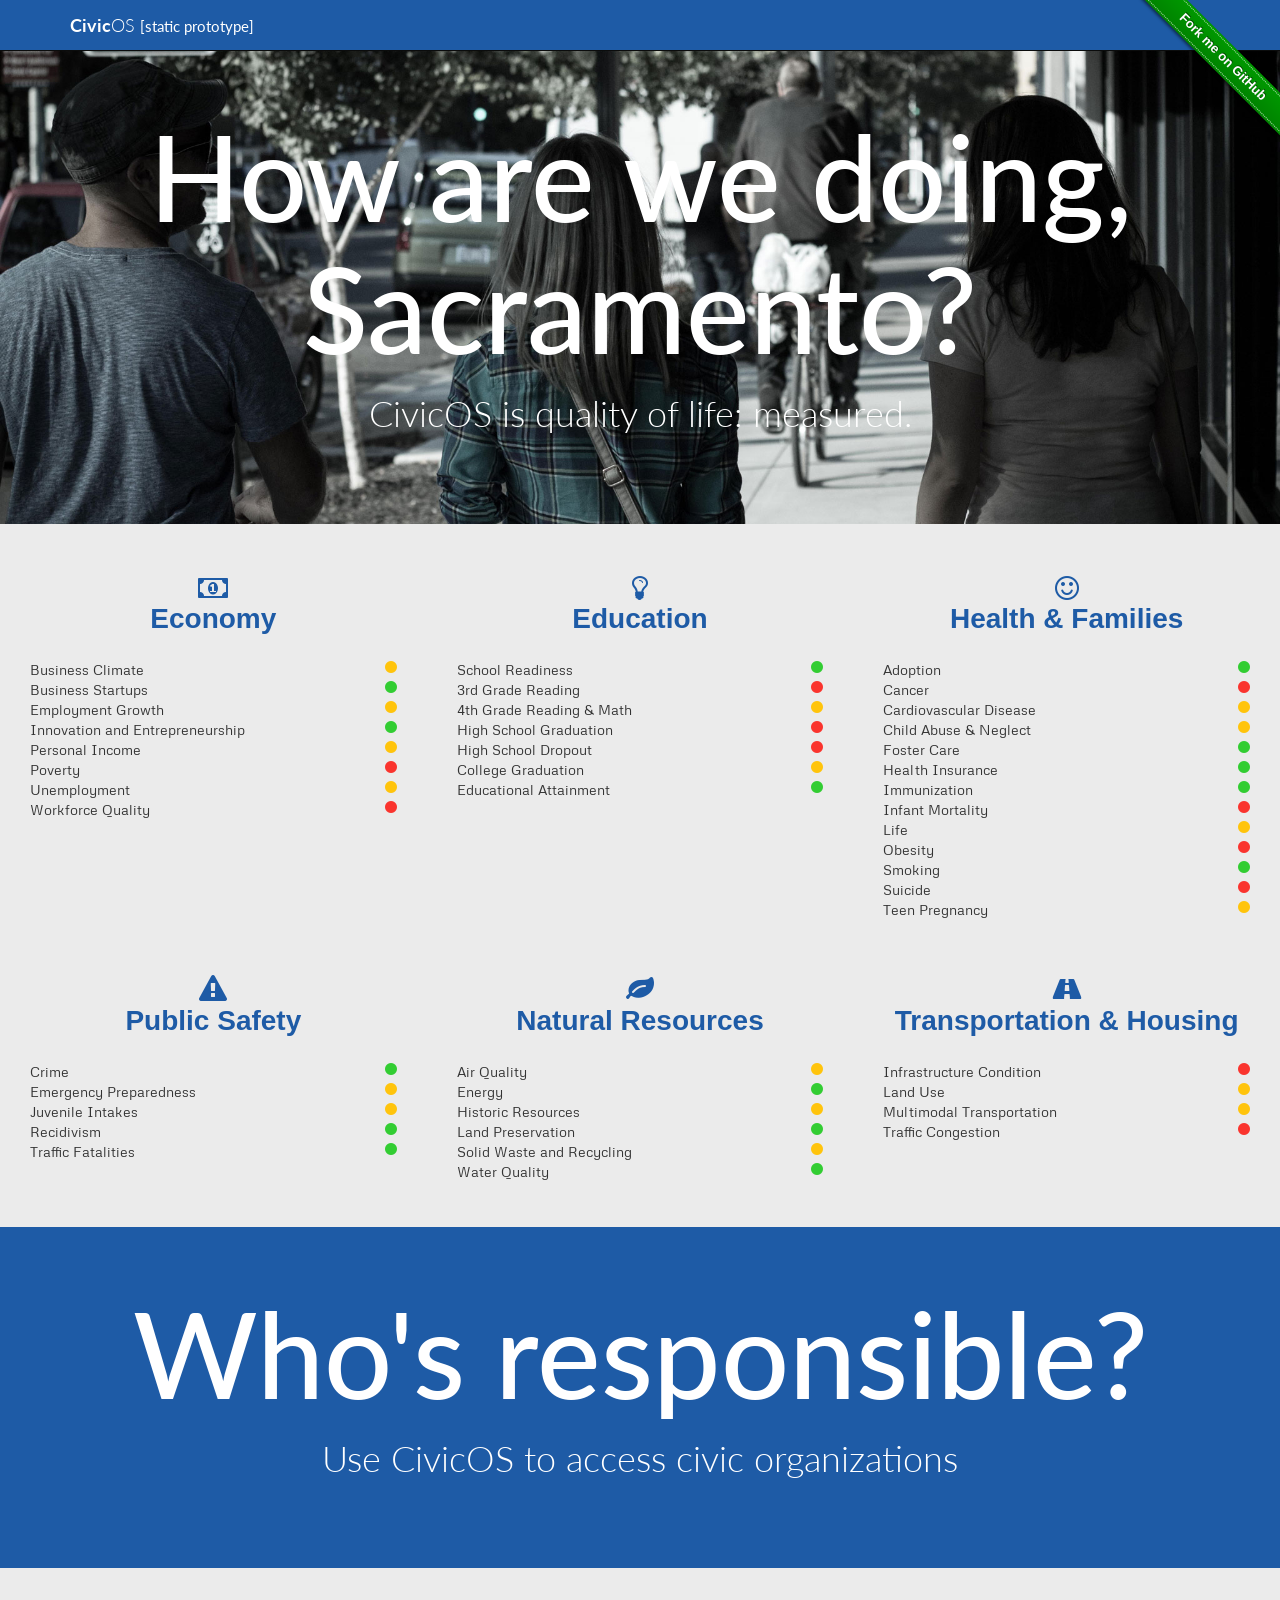
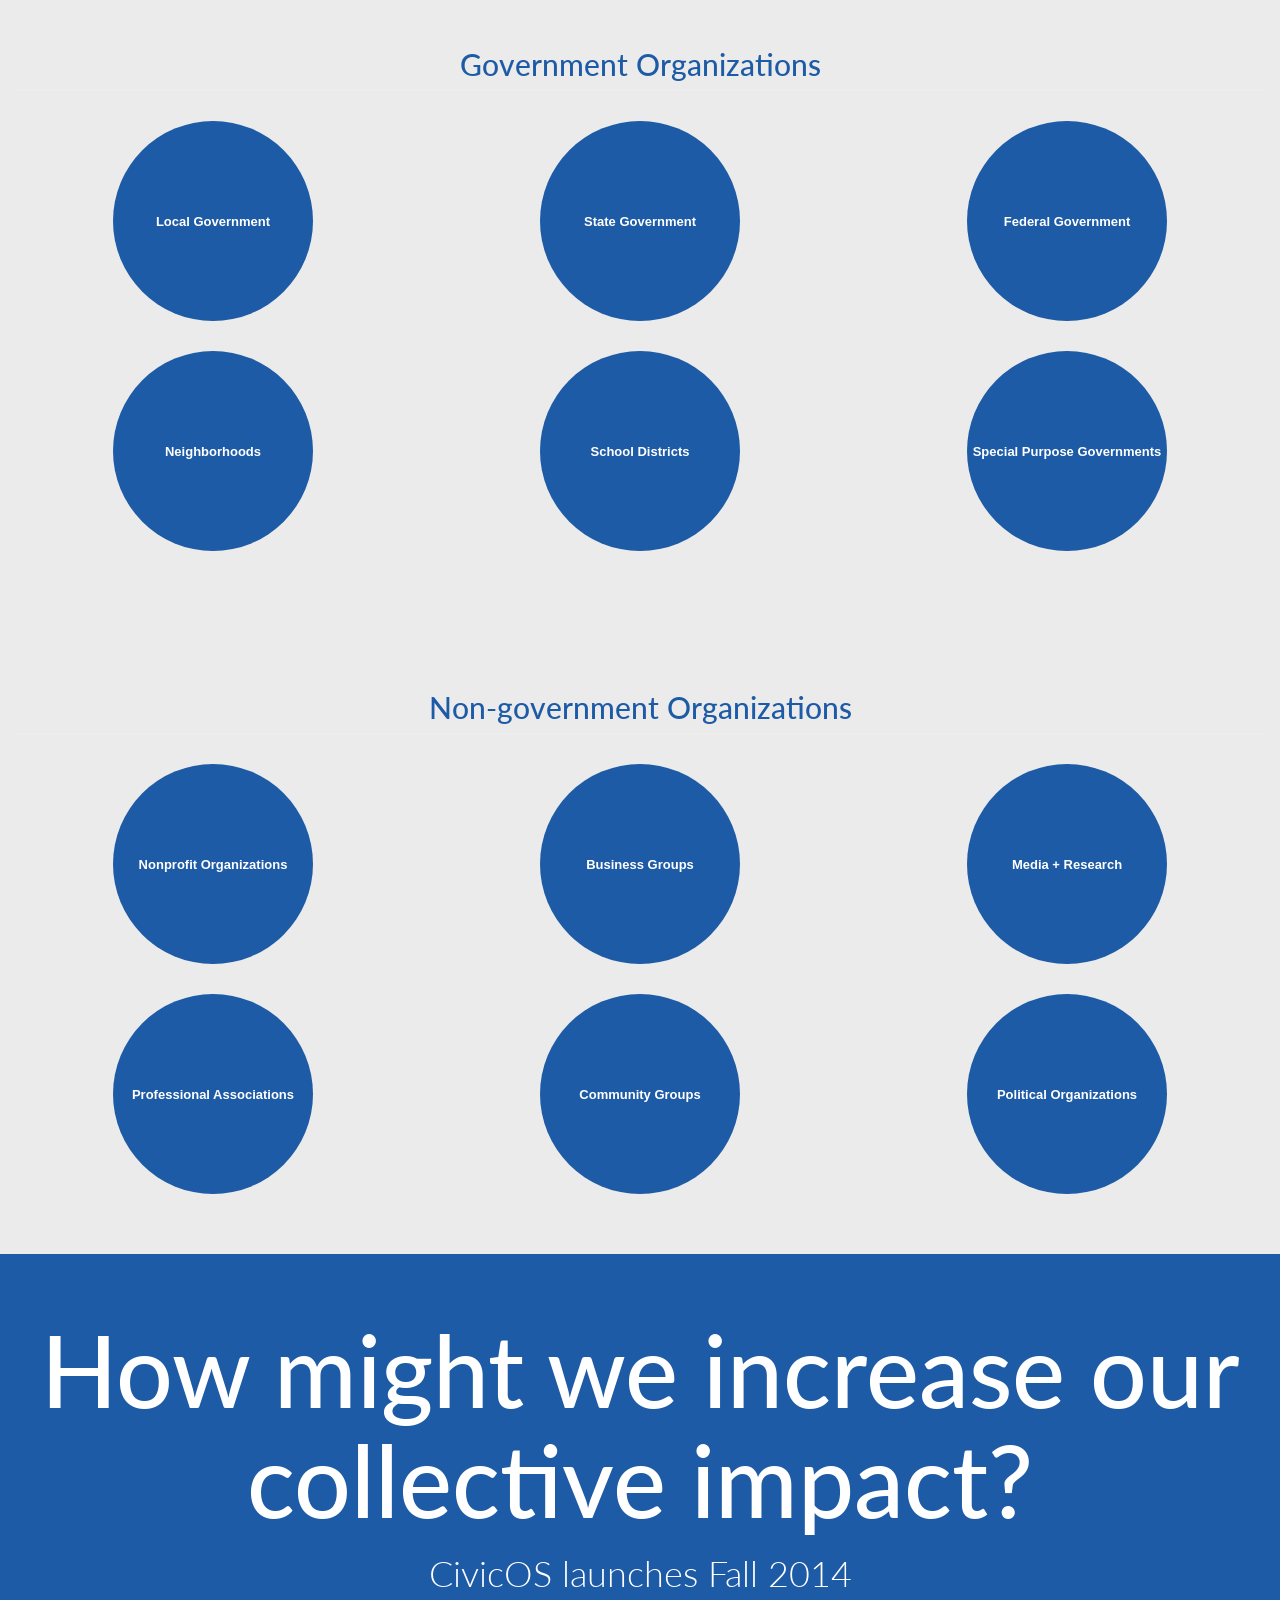
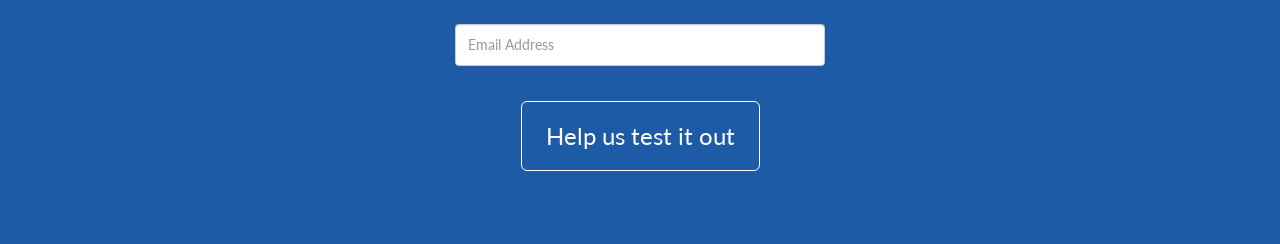
==== commit ee8d5a54: "Summer => Fall" ====
--- a/index.html
+++ b/index.html
@@ -300,7 +300,7 @@
       <!-- Masthead3 -->
       <div class="home-masthead3">
         <h1 id="fittext5">How might we increase our collective impact?</h1>
-        <h2 id="fittext6" class="light">CivicOS launches Summer 2014</h2>
+        <h2 id="fittext6" class="light">CivicOS launches Fall 2014</h2>
 
         <div class="col-sm-4 col-sm-offset-4">
           <div class="email_signup">
--- a/css/custom.css
+++ b/css/custom.css
@@ -52,7 +52,7 @@
   padding: 40px 40px 80px 40px;
   text-align: center;
   color: #fff;
-  background-image: url('../img/people-blue.jpg');
+  background-image: url('../img/people.jpg');
 
   display: table;
   background-repeat: no-repeat;
